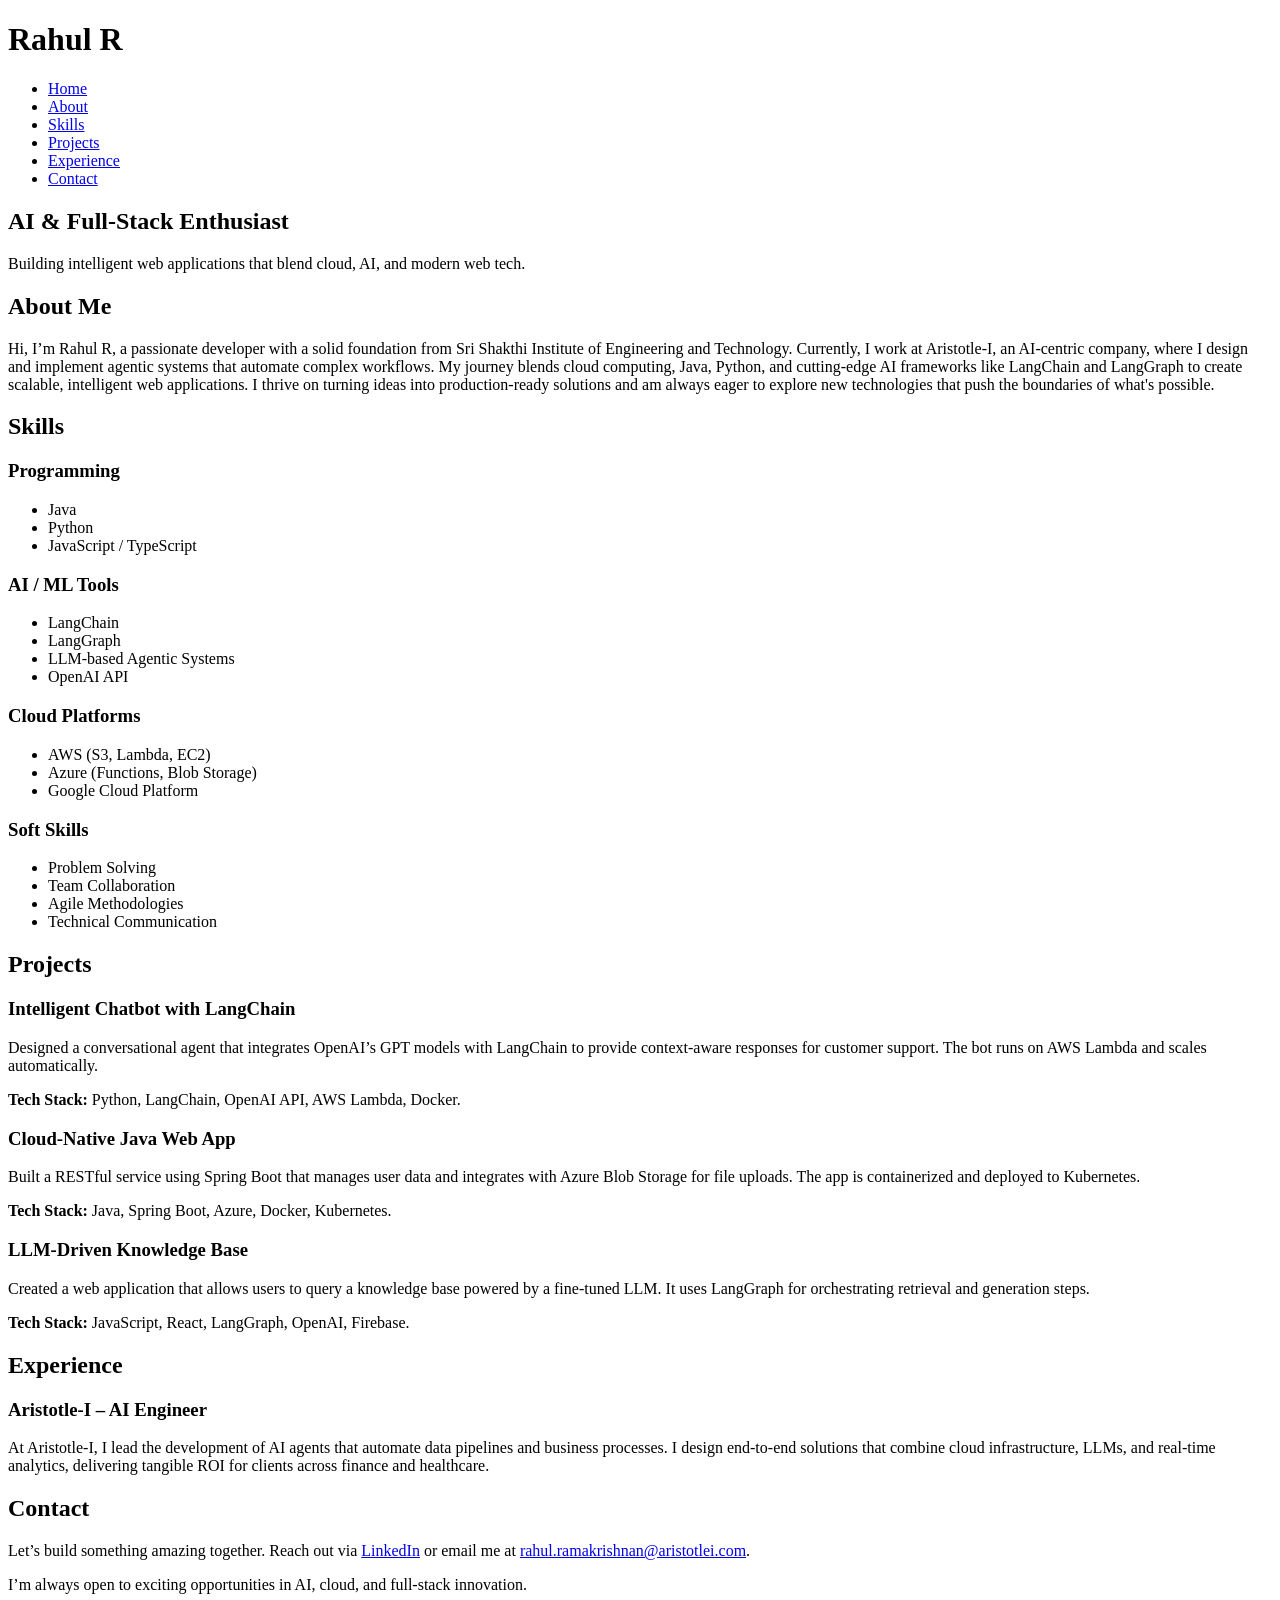
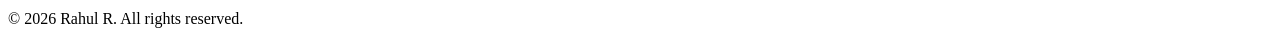
==== frontend/index.html @ 79d01f34 "Add frontend/index.html" ====
<!DOCTYPE html>
<html lang="en">
<head>
  <meta charset="UTF-8">
  <meta name="viewport" content="width=device-width, initial-scale=1.0">
  <title>Rahul R – AI & Full‑Stack Enthusiast</title>
  <link rel="stylesheet" href="style.css">
  <script defer src="script.js"></script>
</head>
<body>
  <!-- Navigation -->
  <header class="header" id="header">
    <div class="container">
      <h1 class="logo">Rahul R</h1>
      <nav class="nav">
        <ul>
          <li><a href="#hero" class="nav-link active">Home</a></li>
          <li><a href="#about" class="nav-link">About</a></li>
          <li><a href="#skills" class="nav-link">Skills</a></li>
          <li><a href="#projects" class="nav-link">Projects</a></li>
          <li><a href="#experience" class="nav-link">Experience</a></li>
          <li><a href="#contact" class="nav-link">Contact</a></li>
        </ul>
      </nav>
    </div>
  </header>

  <!-- Hero Section -->
  <section id="hero" class="hero">
    <div class="container">
      <h2 class="hero-title">AI & Full‑Stack Enthusiast</h2>
      <p class="hero-subtitle">Building intelligent web applications that blend cloud, AI, and modern web tech.</p>
    </div>
  </section>

  <!-- About Me -->
  <section id="about" class="about section">
    <div class="container">
      <h2>About Me</h2>
      <p>Hi, I’m Rahul R, a passionate developer with a solid foundation from Sri Shakthi Institute of Engineering and Technology. Currently, I work at Aristotle‑I, an AI‑centric company, where I design and implement agentic systems that automate complex workflows. My journey blends cloud computing, Java, Python, and cutting‑edge AI frameworks like LangChain and LangGraph to create scalable, intelligent web applications. I thrive on turning ideas into production‑ready solutions and am always eager to explore new technologies that push the boundaries of what's possible.</p>
    </div>
  </section>

  <!-- Skills -->
  <section id="skills" class="skills section">
    <div class="container">
      <h2>Skills</h2>
      <div class="skills-grid">
        <div class="skill-category">
          <h3>Programming</h3>
          <ul>
            <li>Java</li>
            <li>Python</li>
            <li>JavaScript / TypeScript</li>
          </ul>
        </div>
        <div class="skill-category">
          <h3>AI / ML Tools</h3>
          <ul>
            <li>LangChain</li>
            <li>LangGraph</li>
            <li>LLM‑based Agentic Systems</li>
            <li>OpenAI API</li>
          </ul>
        </div>
        <div class="skill-category">
          <h3>Cloud Platforms</h3>
          <ul>
            <li>AWS (S3, Lambda, EC2)</li>
            <li>Azure (Functions, Blob Storage)</li>
            <li>Google Cloud Platform</li>
          </ul>
        </div>
        <div class="skill-category">
          <h3>Soft Skills</h3>
          <ul>
            <li>Problem Solving</li>
            <li>Team Collaboration</li>
            <li>Agile Methodologies</li>
            <li>Technical Communication</li>
          </ul>
        </div>
      </div>
    </div>
  </section>

  <!-- Projects -->
  <section id="projects" class="projects section">
    <div class="container">
      <h2>Projects</h2>
      <div class="project-cards">
        <article class="card">
          <h3>Intelligent Chatbot with LangChain</h3>
          <p>Designed a conversational agent that integrates OpenAI’s GPT models with LangChain to provide context‑aware responses for customer support. The bot runs on AWS Lambda and scales automatically.</p>
          <p><strong>Tech Stack:</strong> Python, LangChain, OpenAI API, AWS Lambda, Docker.</p>
        </article>
        <article class="card">
          <h3>Cloud‑Native Java Web App</h3>
          <p>Built a RESTful service using Spring Boot that manages user data and integrates with Azure Blob Storage for file uploads. The app is containerized and deployed to Kubernetes.</p>
          <p><strong>Tech Stack:</strong> Java, Spring Boot, Azure, Docker, Kubernetes.</p>
        </article>
        <article class="card">
          <h3>LLM‑Driven Knowledge Base</h3>
          <p>Created a web application that allows users to query a knowledge base powered by a fine‑tuned LLM. It uses LangGraph for orchestrating retrieval and generation steps.</p>
          <p><strong>Tech Stack:</strong> JavaScript, React, LangGraph, OpenAI, Firebase.</p>
        </article>
      </div>
    </div>
  </section>

  <!-- Experience -->
  <section id="experience" class="experience section">
    <div class="container">
      <h2>Experience</h2>
      <h3>Aristotle‑I – AI Engineer</h3>
      <p>At Aristotle‑I, I lead the development of AI agents that automate data pipelines and business processes. I design end‑to‑end solutions that combine cloud infrastructure, LLMs, and real‑time analytics, delivering tangible ROI for clients across finance and healthcare.</p>
    </div>
  </section>

  <!-- Contact -->
  <section id="contact" class="contact section">
    <div class="container">
      <h2>Contact</h2>
      <p>Let’s build something amazing together. Reach out via <a href="https://linkedin.com/in/rahul-r-a35365277" target="_blank">LinkedIn</a> or email me at <a href="mailto:rahul.ramakrishnan@aristotlei.com">rahul.ramakrishnan@aristotlei.com</a>.</p>
      <p>I’m always open to exciting opportunities in AI, cloud, and full‑stack innovation.</p>
    </div>
  </section>

  <!-- Footer -->
  <footer class="footer">
    <div class="container">
      <p>&copy; 2026 Rahul R. All rights reserved.</p>
    </div>
  </footer>
</body>
</html>
---- frontend/style.css ----
:root {\n  --bg: #f5f5f5;\n  --display-bg: #222;\n  --display-color: #fff;\n  --btn-bg: #e0e0e0;\n  --btn-hover-bg: #d5d5d5;\n  --btn-color: #000;\n  --operator-bg: #ff9500;\n  --operator-color: #fff;\n  --function-bg: #d4d4d2;\n  --function-color: #000;\n  --equals-bg: #34c759;\n  --equals-color: #fff;\n  --border-radius: 8px;\n  --transition: 0.2s ease;\n}\n\n* {\n  box-sizing: border-box;\n  margin: 0;\n  padding: 0;\n}\n\nbody {\n  background: var(--bg);\n  display: flex;\n  justify-content: center;\n  align-items: center;\n  height: 100vh;\n  font-family: Arial, Helvetica, sans-serif;\n}\n\n.calculator {\n  background: #fff;\n  padding: 20px;\n  border-radius: var(--border-radius);\n  box-shadow: 0 4px 10px rgba(0,0,0,0.1);\n  width: 320px;\n}\n\n.display {\n  background: var(--display-bg);\n  color: var(--display-color);\n  font-size: 2.5rem;\n  text-align: right;\n  padding: 10px 15px;\n  border-radius: var(--border-radius);\n  margin-bottom: 15px;\n  min-height: 60px;\n  word-wrap: break-word;\n}\n\n.buttons {\n  display: grid;\n  grid-template-columns: repeat(4, 1fr);\n  gap: 10px;\n}\n\n.btn {\n  padding: 20px;\n  font-size: 1.2rem;\n  border: none;\n  border-radius: var(--border-radius);\n  cursor: pointer;\n  transition: background var(--transition);\n}\n\n.btn:hover {\n  background: var(--btn-hover-bg);\n}\n\n.btn.digit,\n.btn.decimal {\n  background: var(--btn-bg);\n  color: var(--btn-color);\n}\n\n.btn.operator {\n  background: var(--operator-bg);\n  color: var(--operator-color);\n}\n\n.btn.function {\n  background: var(--function-bg);\n  color: var(--function-color);\n}\n\n.btn.equals {\n  background: var(--equals-bg);\n  color: var(--equals-color);\n  grid-row: span 2;\n}\n\n@media (max-width: 400px) {\n  .calculator {\n    width: 90%;\n  }\n  .display {\n    font-size: 2rem;\n  }\n  .btn {\n    padding: 15px;\n    font-size: 1rem;\n  }\n}\n
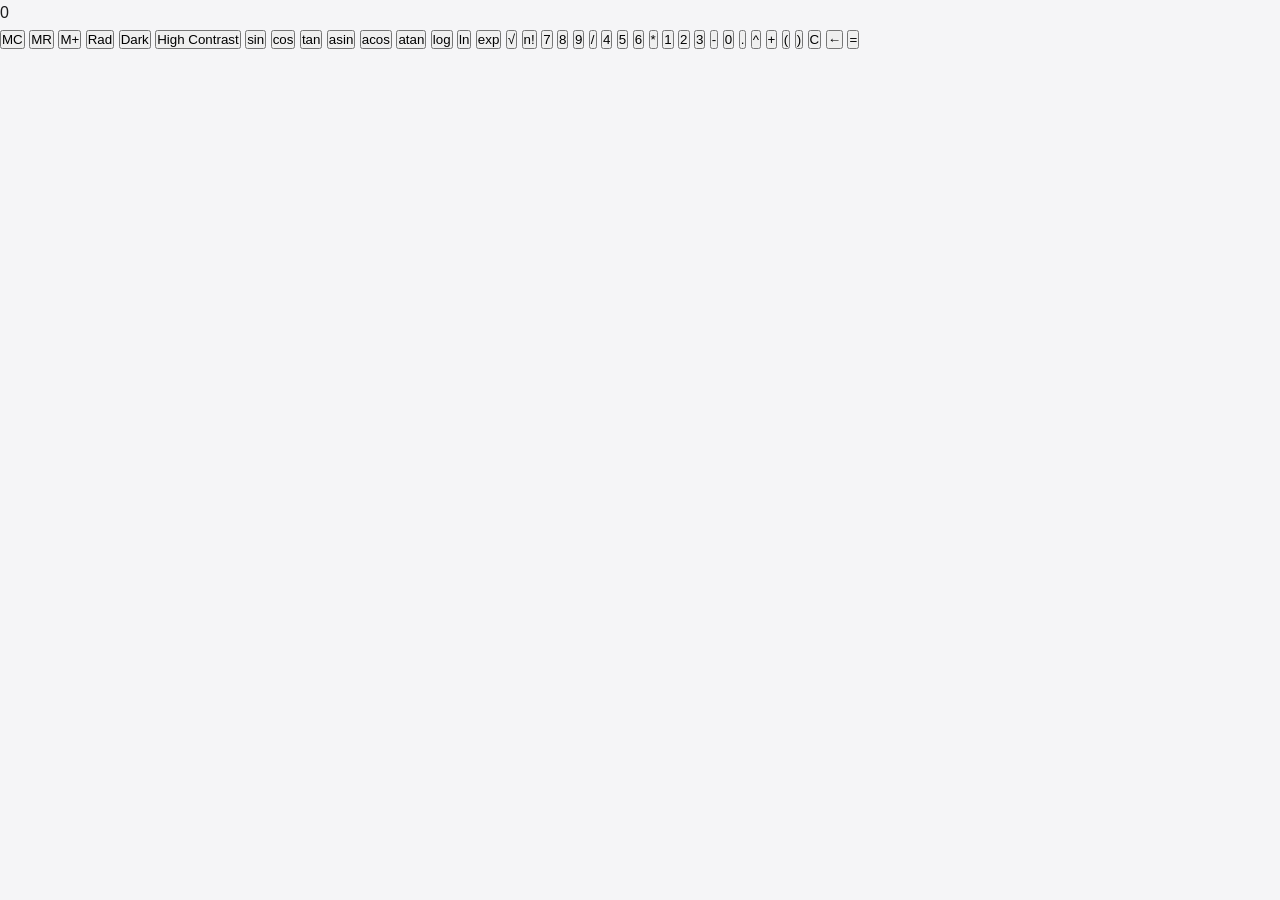
==== commit 82122f90: "Add frontend/index.html" ====
--- a/frontend/index.html
+++ b/frontend/index.html
@@ -3,134 +3,58 @@
 <head>
   <meta charset="UTF-8">
   <meta name="viewport" content="width=device-width, initial-scale=1.0">
-  <title>Rahul R – AI & Full‑Stack Enthusiast</title>
+  <title>Scientific Calculator v2</title>
   <link rel="stylesheet" href="style.css">
-  <script defer src="script.js"></script>
 </head>
 <body>
-  <!-- Navigation -->
-  <header class="header" id="header">
-    <div class="container">
-      <h1 class="logo">Rahul R</h1>
-      <nav class="nav">
-        <ul>
-          <li><a href="#hero" class="nav-link active">Home</a></li>
-          <li><a href="#about" class="nav-link">About</a></li>
-          <li><a href="#skills" class="nav-link">Skills</a></li>
-          <li><a href="#projects" class="nav-link">Projects</a></li>
-          <li><a href="#experience" class="nav-link">Experience</a></li>
-          <li><a href="#contact" class="nav-link">Contact</a></li>
-        </ul>
-      </nav>
+  <div class="calculator" role="application" aria-label="Scientific calculator">
+    <div id="display" class="display" aria-live="polite" role="textbox" aria-readonly="true">0</div>
+    <div id="error-banner" class="error-banner" role="alert" aria-live="assertive" hidden></div>
+    <div class="keypad">
+      <!-- Row 1: Memory & Angle & Theme -->
+      <button class="btn" data-action="mc" aria-label="Memory Clear">MC</button>
+      <button class="btn" data-action="mr" aria-label="Memory Recall">MR</button>
+      <button class="btn" data-action="m+" aria-label="Memory Add">M+</button>
+      <button class="btn" data-action="angle" aria-label="Toggle Angle Mode" id="angle-toggle">Rad</button>
+      <button class="btn" data-action="theme" aria-label="Toggle Theme" id="theme-toggle">Dark</button>
+      <button class="btn" data-action="contrast" aria-label="Toggle High Contrast" id="contrast-toggle">High Contrast</button>
+      <!-- Row 2: Functions -->
+      <button class="btn" data-action="sin" aria-label="Sine">sin</button>
+      <button class="btn" data-action="cos" aria-label="Cosine">cos</button>
+      <button class="btn" data-action="tan" aria-label="Tangent">tan</button>
+      <button class="btn" data-action="asin" aria-label="Arc Sine">asin</button>
+      <button class="btn" data-action="acos" aria-label="Arc Cosine">acos</button>
+      <button class="btn" data-action="atan" aria-label="Arc Tangent">atan</button>
+      <button class="btn" data-action="log" aria-label="Logarithm base 10">log</button>
+      <button class="btn" data-action="ln" aria-label="Natural Logarithm">ln</button>
+      <button class="btn" data-action="exp" aria-label="Exponential">exp</button>
+      <button class="btn" data-action="sqrt" aria-label="Square Root">√</button>
+      <button class="btn" data-action="factorial" aria-label="Factorial">n!</button>
+      <!-- Row 3: Numbers & Operators -->
+      <button class="btn" data-action="7" aria-label="Seven">7</button>
+      <button class="btn" data-action="8" aria-label="Eight">8</button>
+      <button class="btn" data-action="9" aria-label="Nine">9</button>
+      <button class="btn" data-action="/" aria-label="Divide">/</button>
+      <button class="btn" data-action="4" aria-label="Four">4</button>
+      <button class="btn" data-action="5" aria-label="Five">5</button>
+      <button class="btn" data-action="6" aria-label="Six">6</button>
+      <button class="btn" data-action="*" aria-label="Multiply">*</button>
+      <button class="btn" data-action="1" aria-label="One">1</button>
+      <button class="btn" data-action="2" aria-label="Two">2</button>
+      <button class="btn" data-action="3" aria-label="Three">3</button>
+      <button class="btn" data-action="-" aria-label="Subtract">-</button>
+      <button class="btn" data-action="0" aria-label="Zero">0</button>
+      <button class="btn" data-action="." aria-label="Decimal Point">.</button>
+      <button class="btn" data-action="^" aria-label="Exponent">^</button>
+      <button class="btn" data-action="+" aria-label="Add">+</button>
+      <!-- Row 4: Parentheses & Equals -->
+      <button class="btn" data-action="(" aria-label="Open Parenthesis">(</button>
+      <button class="btn" data-action=")" aria-label="Close Parenthesis">)</button>
+      <button class="btn" data-action="clear" aria-label="Clear Entry">C</button>
+      <button class="btn" data-action="del" aria-label="Delete">←</button>
+      <button class="btn" data-action="equals" aria-label="Equals">=</button>
     </div>
-  </header>
-
-  <!-- Hero Section -->
-  <section id="hero" class="hero">
-    <div class="container">
-      <h2 class="hero-title">AI & Full‑Stack Enthusiast</h2>
-      <p class="hero-subtitle">Building intelligent web applications that blend cloud, AI, and modern web tech.</p>
-    </div>
-  </section>
-
-  <!-- About Me -->
-  <section id="about" class="about section">
-    <div class="container">
-      <h2>About Me</h2>
-      <p>Hi, I’m Rahul R, a passionate developer with a solid foundation from Sri Shakthi Institute of Engineering and Technology. Currently, I work at Aristotle‑I, an AI‑centric company, where I design and implement agentic systems that automate complex workflows. My journey blends cloud computing, Java, Python, and cutting‑edge AI frameworks like LangChain and LangGraph to create scalable, intelligent web applications. I thrive on turning ideas into production‑ready solutions and am always eager to explore new technologies that push the boundaries of what's possible.</p>
-    </div>
-  </section>
-
-  <!-- Skills -->
-  <section id="skills" class="skills section">
-    <div class="container">
-      <h2>Skills</h2>
-      <div class="skills-grid">
-        <div class="skill-category">
-          <h3>Programming</h3>
-          <ul>
-            <li>Java</li>
-            <li>Python</li>
-            <li>JavaScript / TypeScript</li>
-          </ul>
-        </div>
-        <div class="skill-category">
-          <h3>AI / ML Tools</h3>
-          <ul>
-            <li>LangChain</li>
-            <li>LangGraph</li>
-            <li>LLM‑based Agentic Systems</li>
-            <li>OpenAI API</li>
-          </ul>
-        </div>
-        <div class="skill-category">
-          <h3>Cloud Platforms</h3>
-          <ul>
-            <li>AWS (S3, Lambda, EC2)</li>
-            <li>Azure (Functions, Blob Storage)</li>
-            <li>Google Cloud Platform</li>
-          </ul>
-        </div>
-        <div class="skill-category">
-          <h3>Soft Skills</h3>
-          <ul>
-            <li>Problem Solving</li>
-            <li>Team Collaboration</li>
-            <li>Agile Methodologies</li>
-            <li>Technical Communication</li>
-          </ul>
-        </div>
-      </div>
-    </div>
-  </section>
-
-  <!-- Projects -->
-  <section id="projects" class="projects section">
-    <div class="container">
-      <h2>Projects</h2>
-      <div class="project-cards">
-        <article class="card">
-          <h3>Intelligent Chatbot with LangChain</h3>
-          <p>Designed a conversational agent that integrates OpenAI’s GPT models with LangChain to provide context‑aware responses for customer support. The bot runs on AWS Lambda and scales automatically.</p>
-          <p><strong>Tech Stack:</strong> Python, LangChain, OpenAI API, AWS Lambda, Docker.</p>
-        </article>
-        <article class="card">
-          <h3>Cloud‑Native Java Web App</h3>
-          <p>Built a RESTful service using Spring Boot that manages user data and integrates with Azure Blob Storage for file uploads. The app is containerized and deployed to Kubernetes.</p>
-          <p><strong>Tech Stack:</strong> Java, Spring Boot, Azure, Docker, Kubernetes.</p>
-        </article>
-        <article class="card">
-          <h3>LLM‑Driven Knowledge Base</h3>
-          <p>Created a web application that allows users to query a knowledge base powered by a fine‑tuned LLM. It uses LangGraph for orchestrating retrieval and generation steps.</p>
-          <p><strong>Tech Stack:</strong> JavaScript, React, LangGraph, OpenAI, Firebase.</p>
-        </article>
-      </div>
-    </div>
-  </section>
-
-  <!-- Experience -->
-  <section id="experience" class="experience section">
-    <div class="container">
-      <h2>Experience</h2>
-      <h3>Aristotle‑I – AI Engineer</h3>
-      <p>At Aristotle‑I, I lead the development of AI agents that automate data pipelines and business processes. I design end‑to‑end solutions that combine cloud infrastructure, LLMs, and real‑time analytics, delivering tangible ROI for clients across finance and healthcare.</p>
-    </div>
-  </section>
-
-  <!-- Contact -->
-  <section id="contact" class="contact section">
-    <div class="container">
-      <h2>Contact</h2>
-      <p>Let’s build something amazing together. Reach out via <a href="https://linkedin.com/in/rahul-r-a35365277" target="_blank">LinkedIn</a> or email me at <a href="mailto:rahul.ramakrishnan@aristotlei.com">rahul.ramakrishnan@aristotlei.com</a>.</p>
-      <p>I’m always open to exciting opportunities in AI, cloud, and full‑stack innovation.</p>
-    </div>
-  </section>
-
-  <!-- Footer -->
-  <footer class="footer">
-    <div class="container">
-      <p>&copy; 2026 Rahul R. All rights reserved.</p>
-    </div>
-  </footer>
+  </div>
+  <script src="script.js"></script>
 </body>
 </html>
--- a/frontend/style.css
+++ b/frontend/style.css
@@ -1 +1,157 @@
-:root {\n  --bg: #f5f5f5;\n  --display-bg: #222;\n  --display-color: #fff;\n  --btn-bg: #e0e0e0;\n  --btn-hover-bg: #d5d5d5;\n  --btn-color: #000;\n  --operator-bg: #ff9500;\n  --operator-color: #fff;\n  --function-bg: #d4d4d2;\n  --function-color: #000;\n  --equals-bg: #34c759;\n  --equals-color: #fff;\n  --border-radius: 8px;\n  --transition: 0.2s ease;\n}\n\n* {\n  box-sizing: border-box;\n  margin: 0;\n  padding: 0;\n}\n\nbody {\n  background: var(--bg);\n  display: flex;\n  justify-content: center;\n  align-items: center;\n  height: 100vh;\n  font-family: Arial, Helvetica, sans-serif;\n}\n\n.calculator {\n  background: #fff;\n  padding: 20px;\n  border-radius: var(--border-radius);\n  box-shadow: 0 4px 10px rgba(0,0,0,0.1);\n  width: 320px;\n}\n\n.display {\n  background: var(--display-bg);\n  color: var(--display-color);\n  font-size: 2.5rem;\n  text-align: right;\n  padding: 10px 15px;\n  border-radius: var(--border-radius);\n  margin-bottom: 15px;\n  min-height: 60px;\n  word-wrap: break-word;\n}\n\n.buttons {\n  display: grid;\n  grid-template-columns: repeat(4, 1fr);\n  gap: 10px;\n}\n\n.btn {\n  padding: 20px;\n  font-size: 1.2rem;\n  border: none;\n  border-radius: var(--border-radius);\n  cursor: pointer;\n  transition: background var(--transition);\n}\n\n.btn:hover {\n  background: var(--btn-hover-bg);\n}\n\n.btn.digit,\n.btn.decimal {\n  background: var(--btn-bg);\n  color: var(--btn-color);\n}\n\n.btn.operator {\n  background: var(--operator-bg);\n  color: var(--operator-color);\n}\n\n.btn.function {\n  background: var(--function-bg);\n  color: var(--function-color);\n}\n\n.btn.equals {\n  background: var(--equals-bg);\n  color: var(--equals-color);\n  grid-row: span 2;\n}\n\n@media (max-width: 400px) {\n  .calculator {\n    width: 90%;\n  }\n  .display {\n    font-size: 2rem;\n  }\n  .btn {\n    padding: 15px;\n    font-size: 1rem;\n  }\n}\n+/* CSS Variables */
+:root {
+  --primary: #0a84ff;
+  --secondary: #1c1c1e;
+  --background: #f5f5f7;
+  --text: #1c1c1e;
+  --accent: #ff3b30;
+  --font-sans: 'Segoe UI', Tahoma, Geneva, Verdana, sans-serif;
+}
+
+/* Global Styles */
+* {
+  margin: 0;
+  padding: 0;
+  box-sizing: border-box;
+}
+body {
+  font-family: var(--font-sans);
+  background: var(--background);
+  color: var(--text);
+  line-height: 1.6;
+}
+.container {
+  max-width: 1200px;
+  margin: 0 auto;
+  padding: 0 1rem;
+}
+
+/* Header */
+.header {
+  background: var(--secondary);
+  color: #fff;
+  padding: 1rem 0;
+  position: sticky;
+  top: 0;
+  z-index: 1000;
+}
+.logo {
+  font-size: 1.5rem;
+  font-weight: 600;
+}
+.nav ul {
+  list-style: none;
+  display: flex;
+  gap: 1rem;
+}
+.nav a {
+  color: #fff;
+  text-decoration: none;
+  padding: 0.5rem 1rem;
+  border-radius: 4px;
+  transition: background 0.3s;
+}
+.nav a:hover,
+.nav a.active {
+  background: var(--primary);
+}
+
+/* Sections */
+section {
+  padding: 4rem 0;
+}
+.section h2 {
+  text-align: center;
+  margin-bottom: 2rem;
+  font-size: 2rem;
+}
+
+/* Hero */
+.hero {
+  background: linear-gradient(135deg, var(--primary), var(--accent));
+  color: #fff;
+  text-align: center;
+  padding: 6rem 1rem;
+}
+.hero-title {
+  font-size: 3rem;
+  margin-bottom: 1rem;
+}
+.hero-subtitle {
+  font-size: 1.25rem;
+}
+
+/* About */
+.about p {
+  max-width: 800px;
+  margin: 0 auto;
+  text-align: center;
+}
+
+/* Skills */
+.skills-grid {
+  display: grid;
+  grid-template-columns: repeat(auto-fit, minmax(200px, 1fr));
+  gap: 2rem;
+}
+.skill-category h3 {
+  margin-bottom: 0.5rem;
+  color: var(--primary);
+}
+.skill-category ul {
+  list-style: disc inside;
+}
+
+/* Projects */
+.project-cards {
+  display: grid;
+  grid-template-columns: repeat(auto-fit, minmax(280px, 1fr));
+  gap: 2rem;
+}
+.card {
+  background: #fff;
+  border-radius: 8px;
+  padding: 1.5rem;
+  box-shadow: 0 2px 8px rgba(0,0,0,0.1);
+}
+.card h3 {
+  margin-bottom: 0.75rem;
+  color: var(--primary);
+}
+.card p {
+  margin-bottom: 0.5rem;
+}
+
+/* Experience */
+.experience h3 {
+  margin-bottom: 1rem;
+  color: var(--primary);
+}
+
+/* Contact */
+.contact a {
+  color: var(--primary);
+  text-decoration: none;
+}
+.contact a:hover {
+  text-decoration: underline;
+}
+
+/* Footer */
+.footer {
+  background: var(--secondary);
+  color: #fff;
+  text-align: center;
+  padding: 1rem 0;
+}
+
+/* Responsive */
+@media (max-width: 768px) {
+  .nav ul {
+    flex-direction: column;
+    align-items: center;
+  }
+  .nav a {
+    padding: 0.75rem;
+  }
+}
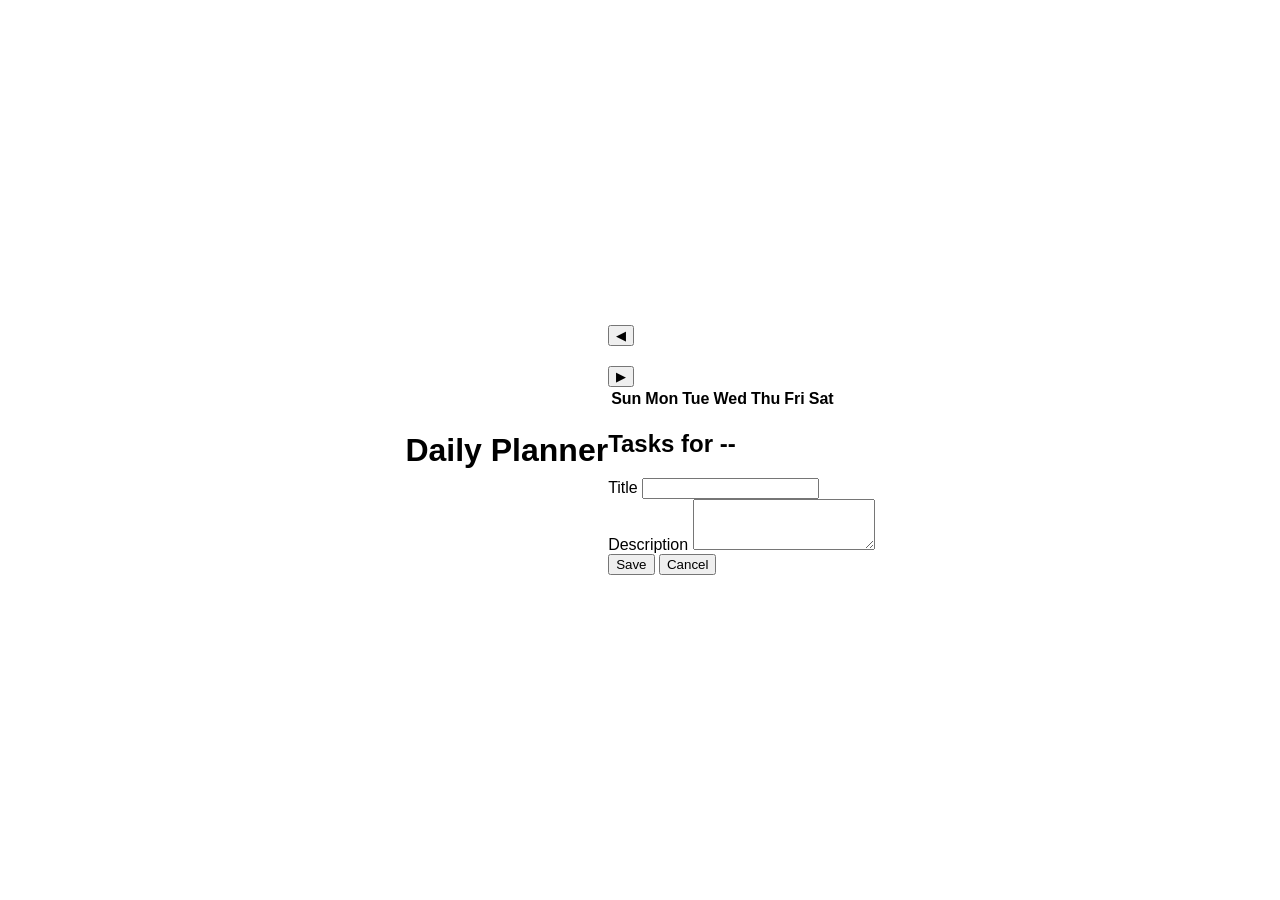
==== commit 9d3bd26c: "Add frontend/index.html" ====
--- a/frontend/index.html
+++ b/frontend/index.html
@@ -3,58 +3,60 @@
 <head>
   <meta charset="UTF-8">
   <meta name="viewport" content="width=device-width, initial-scale=1.0">
-  <title>Scientific Calculator v2</title>
+  <meta http-equiv="Content-Security-Policy" content="default-src 'self'; script-src 'self'; style-src 'self'; img-src 'self'; font-src 'self';">
+  <title>Daily Planner</title>
   <link rel="stylesheet" href="style.css">
 </head>
 <body>
-  <div class="calculator" role="application" aria-label="Scientific calculator">
-    <div id="display" class="display" aria-live="polite" role="textbox" aria-readonly="true">0</div>
-    <div id="error-banner" class="error-banner" role="alert" aria-live="assertive" hidden></div>
-    <div class="keypad">
-      <!-- Row 1: Memory & Angle & Theme -->
-      <button class="btn" data-action="mc" aria-label="Memory Clear">MC</button>
-      <button class="btn" data-action="mr" aria-label="Memory Recall">MR</button>
-      <button class="btn" data-action="m+" aria-label="Memory Add">M+</button>
-      <button class="btn" data-action="angle" aria-label="Toggle Angle Mode" id="angle-toggle">Rad</button>
-      <button class="btn" data-action="theme" aria-label="Toggle Theme" id="theme-toggle">Dark</button>
-      <button class="btn" data-action="contrast" aria-label="Toggle High Contrast" id="contrast-toggle">High Contrast</button>
-      <!-- Row 2: Functions -->
-      <button class="btn" data-action="sin" aria-label="Sine">sin</button>
-      <button class="btn" data-action="cos" aria-label="Cosine">cos</button>
-      <button class="btn" data-action="tan" aria-label="Tangent">tan</button>
-      <button class="btn" data-action="asin" aria-label="Arc Sine">asin</button>
-      <button class="btn" data-action="acos" aria-label="Arc Cosine">acos</button>
-      <button class="btn" data-action="atan" aria-label="Arc Tangent">atan</button>
-      <button class="btn" data-action="log" aria-label="Logarithm base 10">log</button>
-      <button class="btn" data-action="ln" aria-label="Natural Logarithm">ln</button>
-      <button class="btn" data-action="exp" aria-label="Exponential">exp</button>
-      <button class="btn" data-action="sqrt" aria-label="Square Root">√</button>
-      <button class="btn" data-action="factorial" aria-label="Factorial">n!</button>
-      <!-- Row 3: Numbers & Operators -->
-      <button class="btn" data-action="7" aria-label="Seven">7</button>
-      <button class="btn" data-action="8" aria-label="Eight">8</button>
-      <button class="btn" data-action="9" aria-label="Nine">9</button>
-      <button class="btn" data-action="/" aria-label="Divide">/</button>
-      <button class="btn" data-action="4" aria-label="Four">4</button>
-      <button class="btn" data-action="5" aria-label="Five">5</button>
-      <button class="btn" data-action="6" aria-label="Six">6</button>
-      <button class="btn" data-action="*" aria-label="Multiply">*</button>
-      <button class="btn" data-action="1" aria-label="One">1</button>
-      <button class="btn" data-action="2" aria-label="Two">2</button>
-      <button class="btn" data-action="3" aria-label="Three">3</button>
-      <button class="btn" data-action="-" aria-label="Subtract">-</button>
-      <button class="btn" data-action="0" aria-label="Zero">0</button>
-      <button class="btn" data-action="." aria-label="Decimal Point">.</button>
-      <button class="btn" data-action="^" aria-label="Exponent">^</button>
-      <button class="btn" data-action="+" aria-label="Add">+</button>
-      <!-- Row 4: Parentheses & Equals -->
-      <button class="btn" data-action="(" aria-label="Open Parenthesis">(</button>
-      <button class="btn" data-action=")" aria-label="Close Parenthesis">)</button>
-      <button class="btn" data-action="clear" aria-label="Clear Entry">C</button>
-      <button class="btn" data-action="del" aria-label="Delete">←</button>
-      <button class="btn" data-action="equals" aria-label="Equals">=</button>
-    </div>
-  </div>
-  <script src="script.js"></script>
+  <header>
+    <h1>Daily Planner</h1>
+  </header>
+
+  <main>
+    <section id="calendar-section">
+      <div class="calendar-header">
+        <button id="prev-month" aria-label="Previous month">&#9664;</button>
+        <h2 id="month-year"></h2>
+        <button id="next-month" aria-label="Next month">&#9654;</button>
+      </div>
+      <table id="calendar" class="calendar-table">
+        <thead>
+          <tr>
+            <th>Sun</th>
+            <th>Mon</th>
+            <th>Tue</th>
+            <th>Wed</th>
+            <th>Thu</th>
+            <th>Fri</th>
+            <th>Sat</th>
+          </tr>
+        </thead>
+        <tbody></tbody>
+      </table>
+    </section>
+
+    <section id="tasks-section">
+      <h2 id="tasks-date">Tasks for <span id="selected-date">--</span></h2>
+      <ul id="tasks-list"></ul>
+      <form id="task-form">
+        <input type="hidden" id="task-id" value="">
+        <input type="hidden" id="task-date" value="">
+        <div class="form-group">
+          <label for="task-title">Title</label>
+          <input type="text" id="task-title" required>
+        </div>
+        <div class="form-group">
+          <label for="task-desc">Description</label>
+          <textarea id="task-desc" rows="3"></textarea>
+        </div>
+        <div class="form-actions">
+          <button type="submit" id="save-task">Save</button>
+          <button type="button" id="cancel-edit" style="display:none;">Cancel</button>
+        </div>
+      </form>
+    </section>
+  </main>
+
+  <script src="script.js" defer></script>
 </body>
 </html>
--- a/frontend/style.css
+++ b/frontend/style.css
@@ -1,157 +1,109 @@
-/* CSS Variables */
+/* Root variables for light theme */
 :root {
-  --primary: #0a84ff;
-  --secondary: #1c1c1e;
-  --background: #f5f5f7;
-  --text: #1c1c1e;
-  --accent: #ff3b30;
-  --font-sans: 'Segoe UI', Tahoma, Geneva, Verdana, sans-serif;
+  --bg-color: #ffffff;
+  --text-color: #000000;
+  --btn-bg: #f0f0f0;
+  --btn-hover-bg: #e0e0e0;
+  --btn-text: #000000;
+  --display-bg: #e6e6e6;
+  --error-bg: #ffdddd;
+  --error-text: #a00;
+  --accent: #0066cc;
 }
 
-/* Global Styles */
-* {
-  margin: 0;
-  padding: 0;
-  box-sizing: border-box;
-}
-body {
-  font-family: var(--font-sans);
-  background: var(--background);
-  color: var(--text);
-  line-height: 1.6;
-}
-.container {
-  max-width: 1200px;
-  margin: 0 auto;
-  padding: 0 1rem;
+/* Dark theme overrides */
+.dark-theme {
+  --bg-color: #1e1e1e;
+  --text-color: #f0f0f0;
+  --btn-bg: #333333;
+  --btn-hover-bg: #444444;
+  --btn-text: #f0f0f0;
+  --display-bg: #2e2e2e;
+  --error-bg: #550000;
+  --error-text: #ffdddd;
+  --accent: #00aaff;
 }
 
-/* Header */
-.header {
-  background: var(--secondary);
-  color: #fff;
-  padding: 1rem 0;
-  position: sticky;
-  top: 0;
-  z-index: 1000;
-}
-.logo {
-  font-size: 1.5rem;
-  font-weight: 600;
-}
-.nav ul {
-  list-style: none;
-  display: flex;
-  gap: 1rem;
-}
-.nav a {
-  color: #fff;
-  text-decoration: none;
-  padding: 0.5rem 1rem;
-  border-radius: 4px;
-  transition: background 0.3s;
-}
-.nav a:hover,
-.nav a.active {
-  background: var(--primary);
+/* High contrast mode */
+.high-contrast {
+  --btn-bg: #000000;
+  --btn-hover-bg: #444444;
+  --btn-text: #ffff00;
+  --display-bg: #000000;
+  --error-bg: #ff0000;
+  --error-text: #ffffff;
+  --accent: #ff00ff;
 }
 
-/* Sections */
-section {
-  padding: 4rem 0;
-}
-.section h2 {
-  text-align: center;
-  margin-bottom: 2rem;
-  font-size: 2rem;
+body {
+  margin: 0;
+  font-family: Arial, Helvetica, sans-serif;
+  background-color: var(--bg-color);
+  color: var(--text-color);
+  display: flex;
+  justify-content: center;
+  align-items: center;
+  height: 100vh;
 }
 
-/* Hero */
-.hero {
-  background: linear-gradient(135deg, var(--primary), var(--accent));
-  color: #fff;
-  text-align: center;
-  padding: 6rem 1rem;
-}
-.hero-title {
-  font-size: 3rem;
-  margin-bottom: 1rem;
-}
-.hero-subtitle {
-  font-size: 1.25rem;
+.calculator {
+  width: 100%;
+  max-width: 400px;
+  border: 2px solid var(--accent);
+  border-radius: 10px;
+  overflow: hidden;
+  box-shadow: 0 4px 10px rgba(0,0,0,0.2);
 }
 
-/* About */
-.about p {
-  max-width: 800px;
-  margin: 0 auto;
-  text-align: center;
+.display {
+  background-color: var(--display-bg);
+  padding: 20px;
+  font-size: 2rem;
+  text-align: right;
+  min-height: 60px;
+  word-wrap: break-word;
 }
 
-/* Skills */
-.skills-grid {
-  display: grid;
-  grid-template-columns: repeat(auto-fit, minmax(200px, 1fr));
-  gap: 2rem;
-}
-.skill-category h3 {
-  margin-bottom: 0.5rem;
-  color: var(--primary);
-}
-.skill-category ul {
-  list-style: disc inside;
+.error-banner {
+  background-color: var(--error-bg);
+  color: var(--error-text);
+  padding: 10px;
+  text-align: center;
+  font-weight: bold;
 }
 
-/* Projects */
-.project-cards {
+.keypad {
   display: grid;
-  grid-template-columns: repeat(auto-fit, minmax(280px, 1fr));
-  gap: 2rem;
-}
-.card {
-  background: #fff;
-  border-radius: 8px;
-  padding: 1.5rem;
-  box-shadow: 0 2px 8px rgba(0,0,0,0.1);
-}
-.card h3 {
-  margin-bottom: 0.75rem;
-  color: var(--primary);
-}
-.card p {
-  margin-bottom: 0.5rem;
+  grid-template-columns: repeat(6, 1fr);
+  gap: 1px;
 }
 
-/* Experience */
-.experience h3 {
-  margin-bottom: 1rem;
-  color: var(--primary);
+.btn {
+  padding: 15px;
+  font-size: 1rem;
+  background-color: var(--btn-bg);
+  color: var(--btn-text);
+  border: none;
+  cursor: pointer;
+  outline: none;
 }
 
-/* Contact */
-.contact a {
-  color: var(--primary);
-  text-decoration: none;
-}
-.contact a:hover {
-  text-decoration: underline;
+.btn:hover {
+  background-color: var(--btn-hover-bg);
 }
 
-/* Footer */
-.footer {
-  background: var(--secondary);
-  color: #fff;
-  text-align: center;
-  padding: 1rem 0;
+.btn:focus {
+  outline: 3px solid var(--accent);
 }
 
-/* Responsive */
-@media (max-width: 768px) {
-  .nav ul {
-    flex-direction: column;
-    align-items: center;
+/* Responsive adjustments */
+@media (max-width: 500px) {
+  .btn {
+    padding: 12px;
+    font-size: 0.9rem;
   }
-  .nav a {
-    padding: 0.75rem;
+  .display {
+    font-size: 1.5rem;
+    padding: 15px;
   }
 }
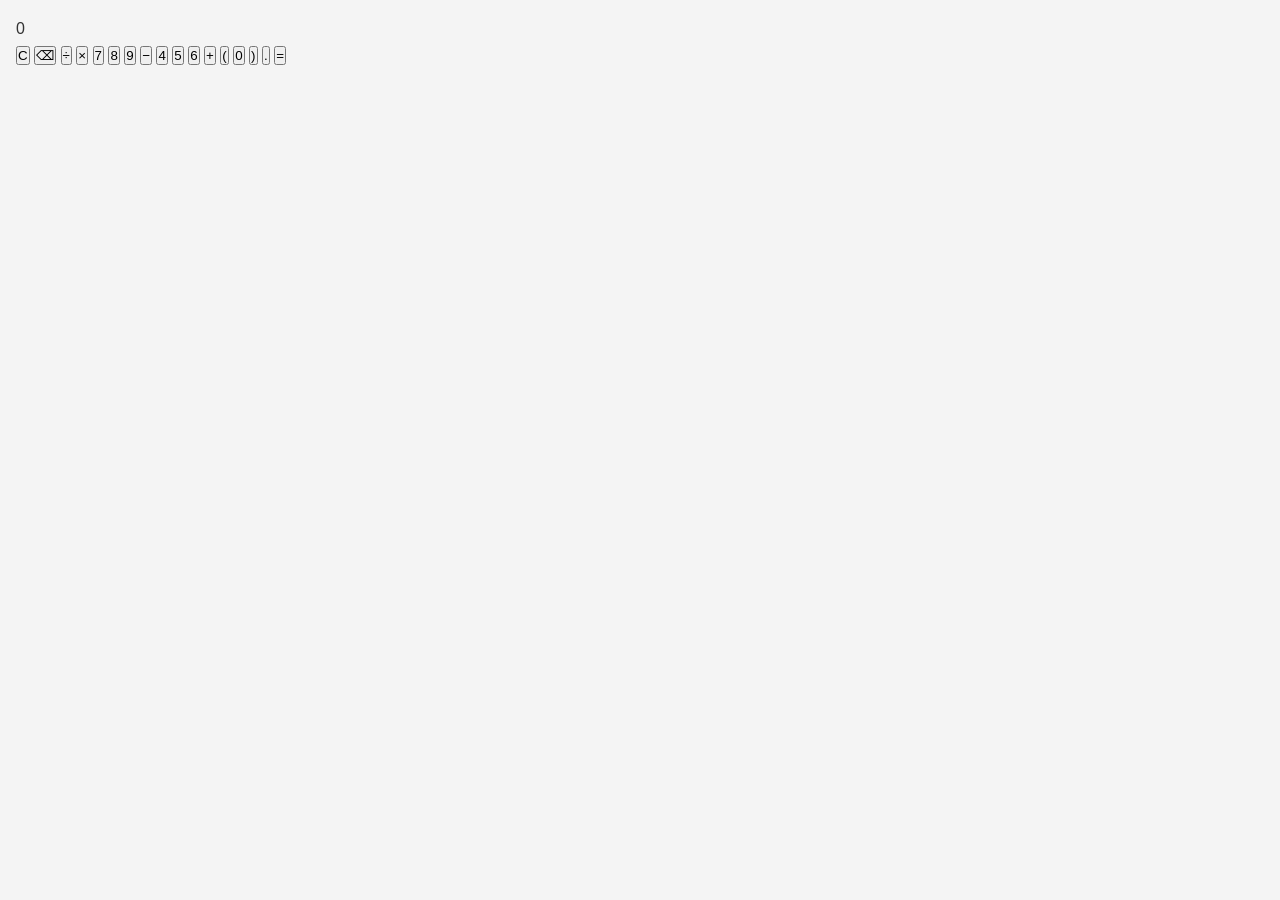
==== commit 12b97c72: "Add frontend/index.html" ====
--- a/frontend/index.html
+++ b/frontend/index.html
@@ -1,62 +1,40 @@
 <!DOCTYPE html>
 <html lang="en">
 <head>
-  <meta charset="UTF-8">
-  <meta name="viewport" content="width=device-width, initial-scale=1.0">
-  <meta http-equiv="Content-Security-Policy" content="default-src 'self'; script-src 'self'; style-src 'self'; img-src 'self'; font-src 'self';">
-  <title>Daily Planner</title>
-  <link rel="stylesheet" href="style.css">
+  <meta charset="UTF-8" />
+  <meta http-equiv="X-UA-Compatible" content="IE=edge" />
+  <meta name="viewport" content="width=device-width, initial-scale=1.0" />
+  <title>Calculator</title>
+  <link rel="stylesheet" href="style.css" />
 </head>
 <body>
-  <header>
-    <h1>Daily Planner</h1>
-  </header>
-
-  <main>
-    <section id="calendar-section">
-      <div class="calendar-header">
-        <button id="prev-month" aria-label="Previous month">&#9664;</button>
-        <h2 id="month-year"></h2>
-        <button id="next-month" aria-label="Next month">&#9654;</button>
-      </div>
-      <table id="calendar" class="calendar-table">
-        <thead>
-          <tr>
-            <th>Sun</th>
-            <th>Mon</th>
-            <th>Tue</th>
-            <th>Wed</th>
-            <th>Thu</th>
-            <th>Fri</th>
-            <th>Sat</th>
-          </tr>
-        </thead>
-        <tbody></tbody>
-      </table>
-    </section>
-
-    <section id="tasks-section">
-      <h2 id="tasks-date">Tasks for <span id="selected-date">--</span></h2>
-      <ul id="tasks-list"></ul>
-      <form id="task-form">
-        <input type="hidden" id="task-id" value="">
-        <input type="hidden" id="task-date" value="">
-        <div class="form-group">
-          <label for="task-title">Title</label>
-          <input type="text" id="task-title" required>
-        </div>
-        <div class="form-group">
-          <label for="task-desc">Description</label>
-          <textarea id="task-desc" rows="3"></textarea>
-        </div>
-        <div class="form-actions">
-          <button type="submit" id="save-task">Save</button>
-          <button type="button" id="cancel-edit" style="display:none;">Cancel</button>
-        </div>
-      </form>
-    </section>
-  </main>
-
-  <script src="script.js" defer></script>
+  <div class="calculator">
+    <div id="display" class="display" aria-live="polite" aria-atomic="true">0</div>
+    <div class="buttons">
+      <!-- Row 1 -->
+      <button class="btn" data-action="clear" aria-label="Clear">C</button>
+      <button class="btn" data-action="delete" aria-label="Delete">⌫</button>
+      <button class="btn" data-action="operator" data-value="/" aria-label="Divide">÷</button>
+      <button class="btn" data-action="operator" data-value="*" aria-label="Multiply">×</button>
+      <!-- Row 2 -->
+      <button class="btn" data-value="7">7</button>
+      <button class="btn" data-value="8">8</button>
+      <button class="btn" data-value="9">9</button>
+      <button class="btn" data-action="operator" data-value="-" aria-label="Subtract">−</button>
+      <!-- Row 3 -->
+      <button class="btn" data-value="4">4</button>
+      <button class="btn" data-value="5">5</button>
+      <button class="btn" data-value="6">6</button>
+      <button class="btn" data-action="operator" data-value="+" aria-label="Add">+</button>
+      <!-- Row 4 -->
+      <button class="btn" data-action="parenthesis" data-value="(" aria-label="Open parenthesis">(</button>
+      <button class="btn" data-value="0">0</button>
+      <button class="btn" data-action="parenthesis" data-value=")" aria-label="Close parenthesis">)</button>
+      <button class="btn" data-action="decimal" data-value="." aria-label="Decimal point">.</button>
+      <!-- Row 5 -->
+      <button class="btn equal" data-action="equals" aria-label="Equals">=</button>
+    </div>
+  </div>
+  <script src="script.js"></script>
 </body>
 </html>
--- a/frontend/style.css
+++ b/frontend/style.css
@@ -1,109 +1,125 @@
-/* Root variables for light theme */
-:root {
-  --bg-color: #ffffff;
-  --text-color: #000000;
-  --btn-bg: #f0f0f0;
-  --btn-hover-bg: #e0e0e0;
-  --btn-text: #000000;
-  --display-bg: #e6e6e6;
-  --error-bg: #ffdddd;
-  --error-text: #a00;
-  --accent: #0066cc;
-}
-
-/* Dark theme overrides */
-.dark-theme {
-  --bg-color: #1e1e1e;
-  --text-color: #f0f0f0;
-  --btn-bg: #333333;
-  --btn-hover-bg: #444444;
-  --btn-text: #f0f0f0;
-  --display-bg: #2e2e2e;
-  --error-bg: #550000;
-  --error-text: #ffdddd;
-  --accent: #00aaff;
-}
-
-/* High contrast mode */
-.high-contrast {
-  --btn-bg: #000000;
-  --btn-hover-bg: #444444;
-  --btn-text: #ffff00;
-  --display-bg: #000000;
-  --error-bg: #ff0000;
-  --error-text: #ffffff;
-  --accent: #ff00ff;
+/* Basic Reset */
+* {
+  box-sizing: border-box;
+  margin: 0;
+  padding: 0;
 }
 
 body {
-  margin: 0;
-  font-family: Arial, Helvetica, sans-serif;
-  background-color: var(--bg-color);
-  color: var(--text-color);
-  display: flex;
-  justify-content: center;
-  align-items: center;
-  height: 100vh;
+  font-family: Arial, sans-serif;
+  line-height: 1.6;
+  background: #f4f4f4;
+  color: #333;
+  padding: 1rem;
 }
 
-.calculator {
-  width: 100%;
-  max-width: 400px;
-  border: 2px solid var(--accent);
-  border-radius: 10px;
-  overflow: hidden;
-  box-shadow: 0 4px 10px rgba(0,0,0,0.2);
+header {
+  text-align: center;
+  margin-bottom: 1rem;
 }
 
-.display {
-  background-color: var(--display-bg);
-  padding: 20px;
-  font-size: 2rem;
-  text-align: right;
-  min-height: 60px;
-  word-wrap: break-word;
+main {
+  display: flex;
+  flex-wrap: wrap;
+  gap: 1rem;
 }
 
-.error-banner {
-  background-color: var(--error-bg);
-  color: var(--error-text);
-  padding: 10px;
-  text-align: center;
-  font-weight: bold;
+#calendar-section, #tasks-section {
+  background: #fff;
+  padding: 1rem;
+  border-radius: 5px;
+  flex: 1 1 300px;
 }
 
-.keypad {
-  display: grid;
-  grid-template-columns: repeat(6, 1fr);
-  gap: 1px;
+.calendar-header {
+  display: flex;
+  justify-content: space-between;
+  align-items: center;
+  margin-bottom: 0.5rem;
 }
 
-.btn {
-  padding: 15px;
-  font-size: 1rem;
-  background-color: var(--btn-bg);
-  color: var(--btn-text);
+.calendar-header button {
+  background: none;
+  border: none;
+  font-size: 1.2rem;
+  cursor: pointer;
+}
+
+.calendar-table {
+  width: 100%;
+  border-collapse: collapse;
+}
+
+.calendar-table th, .calendar-table td {
+  width: 14.28%;
+  text-align: center;
+  padding: 0.5rem;
+}
+
+.calendar-table td {
+  cursor: pointer;
+}
+
+.calendar-table td:hover {
+  background: #e0e0e0;
+}
+
+.calendar-table .selected {
+  background: #007bff;
+  color: #fff;
+  border-radius: 50%;
+}
+
+#tasks-list {
+  list-style: none;
+  margin-top: 1rem;
+}
+
+#tasks-list li {
+  display: flex;
+  justify-content: space-between;
+  align-items: center;
+  padding: 0.5rem;
+  border-bottom: 1px solid #ddd;
+}
+
+#tasks-list li.completed .task-title {
+  text-decoration: line-through;
+  color: #777;
+}
+
+.task-actions button {
+  margin-left: 0.5rem;
+  background: none;
   border: none;
   cursor: pointer;
-  outline: none;
+  color: #007bff;
 }
 
-.btn:hover {
-  background-color: var(--btn-hover-bg);
+.form-group {
+  margin-bottom: 0.5rem;
 }
 
-.btn:focus {
-  outline: 3px solid var(--accent);
+.form-group label {
+  display: block;
+  margin-bottom: 0.2rem;
 }
 
-/* Responsive adjustments */
-@media (max-width: 500px) {
-  .btn {
-    padding: 12px;
-    font-size: 0.9rem;
-  }
-  .display {
-    font-size: 1.5rem;
-    padding: 15px;
+.form-group input, .form-group textarea {
+  width: 100%;
+  padding: 0.4rem;
+  border: 1px solid #ccc;
+  border-radius: 3px;
+}
+
+.form-actions {
+  margin-top: 0.5rem;
+  display: flex;
+  gap: 0.5rem;
+}
+
+@media (max-width: 600px) {
+  main {
+    flex-direction: column;
   }
 }
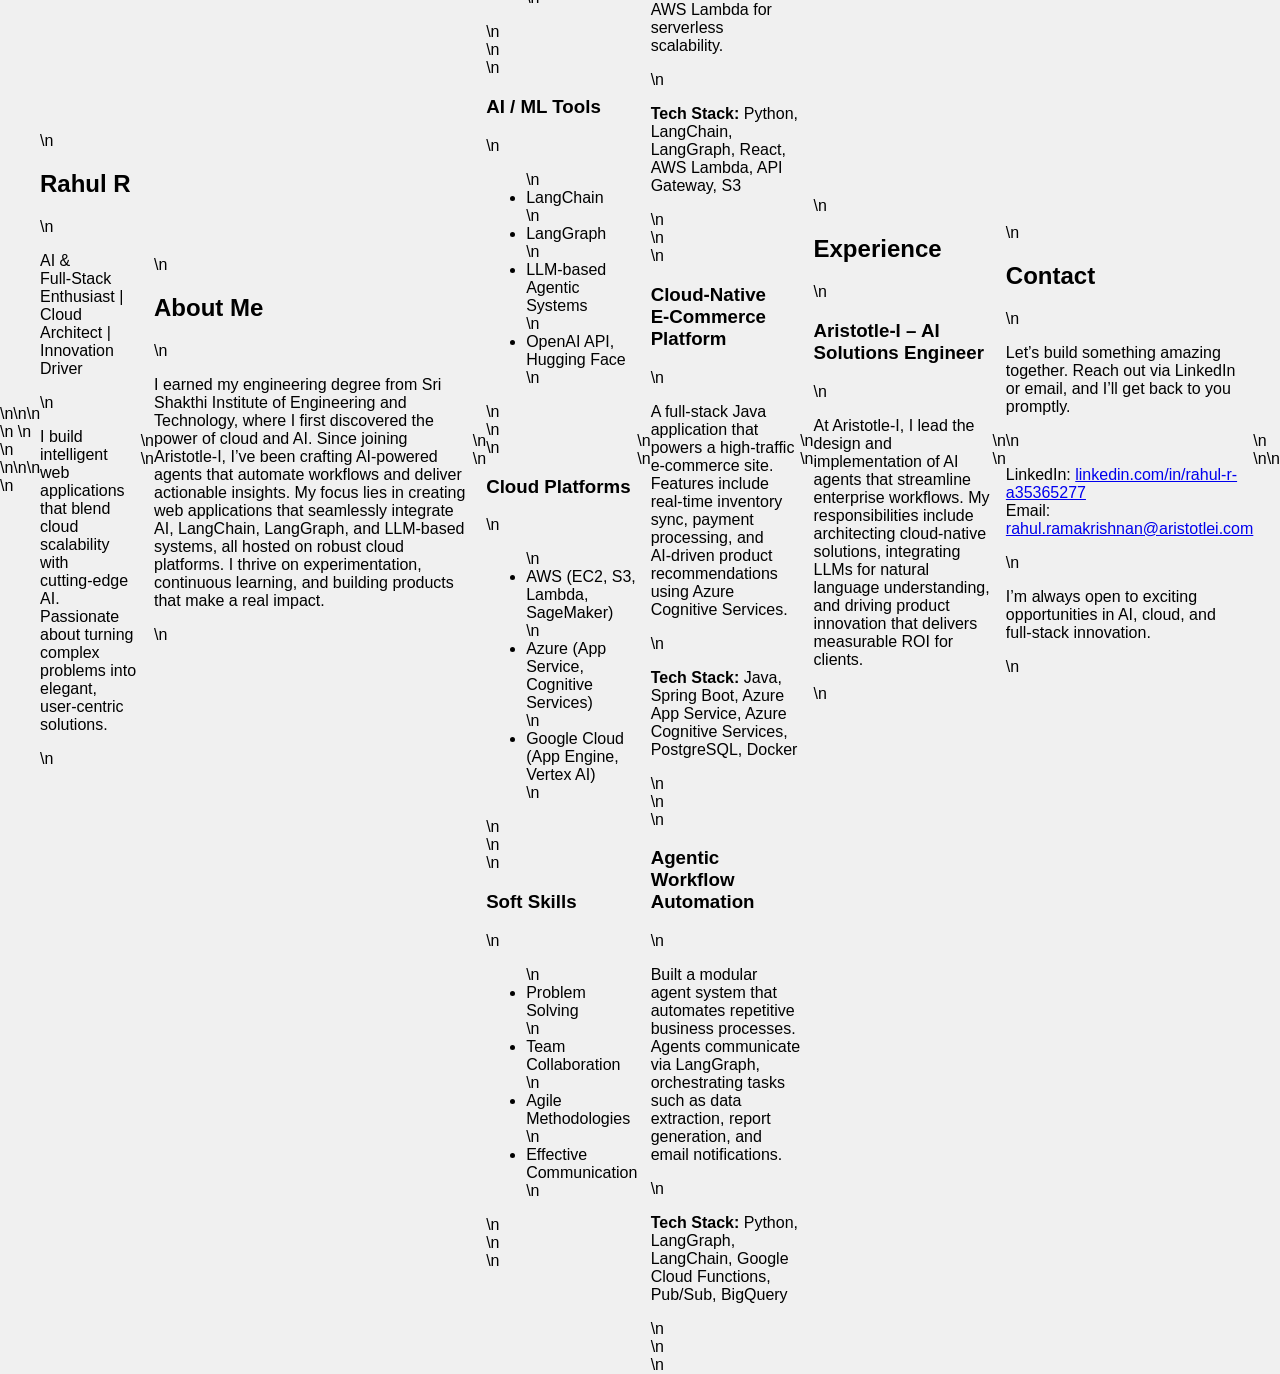
==== commit 61efff03: "Add frontend/index.html" ====
--- a/frontend/index.html
+++ b/frontend/index.html
@@ -1,40 +1 @@
-<!DOCTYPE html>
-<html lang="en">
-<head>
-  <meta charset="UTF-8" />
-  <meta http-equiv="X-UA-Compatible" content="IE=edge" />
-  <meta name="viewport" content="width=device-width, initial-scale=1.0" />
-  <title>Calculator</title>
-  <link rel="stylesheet" href="style.css" />
-</head>
-<body>
-  <div class="calculator">
-    <div id="display" class="display" aria-live="polite" aria-atomic="true">0</div>
-    <div class="buttons">
-      <!-- Row 1 -->
-      <button class="btn" data-action="clear" aria-label="Clear">C</button>
-      <button class="btn" data-action="delete" aria-label="Delete">⌫</button>
-      <button class="btn" data-action="operator" data-value="/" aria-label="Divide">÷</button>
-      <button class="btn" data-action="operator" data-value="*" aria-label="Multiply">×</button>
-      <!-- Row 2 -->
-      <button class="btn" data-value="7">7</button>
-      <button class="btn" data-value="8">8</button>
-      <button class="btn" data-value="9">9</button>
-      <button class="btn" data-action="operator" data-value="-" aria-label="Subtract">−</button>
-      <!-- Row 3 -->
-      <button class="btn" data-value="4">4</button>
-      <button class="btn" data-value="5">5</button>
-      <button class="btn" data-value="6">6</button>
-      <button class="btn" data-action="operator" data-value="+" aria-label="Add">+</button>
-      <!-- Row 4 -->
-      <button class="btn" data-action="parenthesis" data-value="(" aria-label="Open parenthesis">(</button>
-      <button class="btn" data-value="0">0</button>
-      <button class="btn" data-action="parenthesis" data-value=")" aria-label="Close parenthesis">)</button>
-      <button class="btn" data-action="decimal" data-value="." aria-label="Decimal point">.</button>
-      <!-- Row 5 -->
-      <button class="btn equal" data-action="equals" aria-label="Equals">=</button>
-    </div>
-  </div>
-  <script src="script.js"></script>
-</body>
-</html>+<!DOCTYPE html>\n<html lang="en">\n<head>\n  <meta charset="UTF-8">\n  <meta name="viewport" content="width=device-width, initial-scale=1.0">\n  <title>Rahul R - Portfolio</title>\n  <link rel="stylesheet" href="style.css">\n</head>\n<body>\n  <!-- Hero Section -->\n  <section id="hero" class="section">\n    <h1>Rahul R</h1>\n    <p class="tagline">AI & Full‑Stack Enthusiast | Cloud Architect | Innovation Driver</p>\n    <p class="summary">I build intelligent web applications that blend cloud scalability with cutting‑edge AI. Passionate about turning complex problems into elegant, user‑centric solutions.</p>\n  </section>\n  <!-- About Me -->\n  <section id="about" class="section">\n    <h2>About Me</h2>\n    <p>I earned my engineering degree from Sri Shakthi Institute of Engineering and Technology, where I first discovered the power of cloud and AI. Since joining Aristotle‑I, I’ve been crafting AI‑powered agents that automate workflows and deliver actionable insights. My focus lies in creating web applications that seamlessly integrate AI, LangChain, LangGraph, and LLM‑based systems, all hosted on robust cloud platforms. I thrive on experimentation, continuous learning, and building products that make a real impact.</p>\n  </section>\n  <!-- Skills -->\n  <section id="skills" class="section">\n    <h2>Skills</h2>\n    <div class="skills-grid">\n      <div class="skill-category">\n        <h3>Programming</h3>\n        <ul>\n          <li>Java</li>\n          <li>Python</li>\n          <li>JavaScript / TypeScript</li>\n        </ul>\n      </div>\n      <div class="skill-category">\n        <h3>AI / ML Tools</h3>\n        <ul>\n          <li>LangChain</li>\n          <li>LangGraph</li>\n          <li>LLM‑based Agentic Systems</li>\n          <li>OpenAI API, Hugging Face</li>\n        </ul>\n      </div>\n      <div class="skill-category">\n        <h3>Cloud Platforms</h3>\n        <ul>\n          <li>AWS (EC2, S3, Lambda, SageMaker)</li>\n          <li>Azure (App Service, Cognitive Services)</li>\n          <li>Google Cloud (App Engine, Vertex AI)</li>\n        </ul>\n      </div>\n      <div class="skill-category">\n        <h3>Soft Skills</h3>\n        <ul>\n          <li>Problem Solving</li>\n          <li>Team Collaboration</li>\n          <li>Agile Methodologies</li>\n          <li>Effective Communication</li>\n        </ul>\n      </div>\n    </div>\n  </section>\n  <!-- Projects -->\n  <section id="projects" class="section">\n    <h2>Projects</h2>\n    <div class="project-list">\n      <article class="project">\n        <h3>SmartChat – AI Chatbot with LangChain</h3>\n        <p>A web‑based chatbot that uses LangChain to retrieve context from a knowledge base and generate natural language responses. Integrated with OpenAI GPT‑4 for advanced reasoning and deployed on AWS Lambda for serverless scalability.</p>\n        <p><strong>Tech Stack:</strong> Python, LangChain, LangGraph, React, AWS Lambda, API Gateway, S3</p>\n      </article>\n      <article class="project">\n        <h3>Cloud‑Native E‑Commerce Platform</h3>\n        <p>A full‑stack Java application that powers a high‑traffic e‑commerce site. Features include real‑time inventory sync, payment processing, and AI‑driven product recommendations using Azure Cognitive Services.</p>\n        <p><strong>Tech Stack:</strong> Java, Spring Boot, Azure App Service, Azure Cognitive Services, PostgreSQL, Docker</p>\n      </article>\n      <article class="project">\n        <h3>Agentic Workflow Automation</h3>\n        <p>Built a modular agent system that automates repetitive business processes. Agents communicate via LangGraph, orchestrating tasks such as data extraction, report generation, and email notifications.</p>\n        <p><strong>Tech Stack:</strong> Python, LangGraph, LangChain, Google Cloud Functions, Pub/Sub, BigQuery</p>\n      </article>\n    </div>\n  </section>\n  <!-- Experience -->\n  <section id="experience" class="section">\n    <h2>Experience</h2>\n    <h3>Aristotle‑I – AI Solutions Engineer</h3>\n    <p>At Aristotle‑I, I lead the design and implementation of AI agents that streamline enterprise workflows. My responsibilities include architecting cloud‑native solutions, integrating LLMs for natural language understanding, and driving product innovation that delivers measurable ROI for clients.</p>\n  </section>\n  <!-- Contact -->\n  <section id="contact" class="section">\n    <h2>Contact</h2>\n    <p>Let’s build something amazing together. Reach out via LinkedIn or email, and I’ll get back to you promptly.</p>\n    <p>LinkedIn: <a href="https://linkedin.com/in/rahul-r-a35365277" target="_blank">linkedin.com/in/rahul-r-a35365277</a><br> Email: <a href="mailto:rahul.ramakrishnan@aristotlei.com">rahul.ramakrishnan@aristotlei.com</a></p>\n    <p class="closing">I’m always open to exciting opportunities in AI, cloud, and full‑stack innovation.</p>\n  </section>\n  <script src="script.js"></script>\n</body>\n</html>
--- a/frontend/style.css
+++ b/frontend/style.css
@@ -1,125 +1,92 @@
-/* Basic Reset */
-* {
-  box-sizing: border-box;
-  margin: 0;
-  padding: 0;
+/* Calculator Styles */
+:root {
+  --bg: #f0f0f0;
+  --display-bg: #222;
+  --display-text: #fff;
+  --btn-bg: #e0e0e0;
+  --btn-hover: #d0d0d0;
+  --btn-text: #000;
+  --btn-equal-bg: #ff9500;
+  --btn-equal-hover: #e08e00;
+  --btn-equal-text: #fff;
+  --border-radius: 8px;
+  --font-family: 'Segoe UI', Tahoma, Geneva, Verdana, sans-serif;
 }
 
 body {
-  font-family: Arial, sans-serif;
-  line-height: 1.6;
-  background: #f4f4f4;
-  color: #333;
-  padding: 1rem;
+  margin: 0;
+  padding: 0;
+  background: var(--bg);
+  display: flex;
+  justify-content: center;
+  align-items: center;
+  height: 100vh;
+  font-family: var(--font-family);
 }
 
-header {
-  text-align: center;
-  margin-bottom: 1rem;
+.calculator {
+  background: #fff;
+  padding: 20px;
+  border-radius: var(--border-radius);
+  box-shadow: 0 4px 10px rgba(0, 0, 0, 0.1);
+  width: 320px;
+  max-width: 90%;
 }
 
-main {
-  display: flex;
-  flex-wrap: wrap;
-  gap: 1rem;
+.display {
+  background: var(--display-bg);
+  color: var(--display-text);
+  font-size: 2rem;
+  padding: 10px;
+  border-radius: var(--border-radius);
+  text-align: right;
+  min-height: 60px;
+  overflow-x: auto;
 }
 
-#calendar-section, #tasks-section {
-  background: #fff;
-  padding: 1rem;
-  border-radius: 5px;
-  flex: 1 1 300px;
+.buttons {
+  display: grid;
+  grid-template-columns: repeat(4, 1fr);
+  gap: 10px;
+  margin-top: 20px;
 }
 
-.calendar-header {
-  display: flex;
-  justify-content: space-between;
-  align-items: center;
-  margin-bottom: 0.5rem;
+.btn {
+  background: var(--btn-bg);
+  color: var(--btn-text);
+  border: none;
+  border-radius: var(--border-radius);
+  font-size: 1.2rem;
+  padding: 15px;
+  cursor: pointer;
+  transition: background 0.2s ease;
+  user-select: none;
 }
 
-.calendar-header button {
-  background: none;
-  border: none;
-  font-size: 1.2rem;
-  cursor: pointer;
+.btn:active {
+  transform: scale(0.95);
 }
 
-.calendar-table {
-  width: 100%;
-  border-collapse: collapse;
+.btn:hover {
+  background: var(--btn-hover);
 }
 
-.calendar-table th, .calendar-table td {
-  width: 14.28%;
-  text-align: center;
-  padding: 0.5rem;
+.equal {
+  background: var(--btn-equal-bg);
+  color: var(--btn-equal-text);
+  grid-column: span 4;
+}
+.equal:hover {
+  background: var(--btn-equal-hover);
 }
 
-.calendar-table td {
-  cursor: pointer;
-}
-
-.calendar-table td:hover {
-  background: #e0e0e0;
-}
-
-.calendar-table .selected {
-  background: #007bff;
-  color: #fff;
-  border-radius: 50%;
-}
-
-#tasks-list {
-  list-style: none;
-  margin-top: 1rem;
-}
-
-#tasks-list li {
-  display: flex;
-  justify-content: space-between;
-  align-items: center;
-  padding: 0.5rem;
-  border-bottom: 1px solid #ddd;
-}
-
-#tasks-list li.completed .task-title {
-  text-decoration: line-through;
-  color: #777;
-}
-
-.task-actions button {
-  margin-left: 0.5rem;
-  background: none;
-  border: none;
-  cursor: pointer;
-  color: #007bff;
-}
-
-.form-group {
-  margin-bottom: 0.5rem;
-}
-
-.form-group label {
-  display: block;
-  margin-bottom: 0.2rem;
-}
-
-.form-group input, .form-group textarea {
-  width: 100%;
-  padding: 0.4rem;
-  border: 1px solid #ccc;
-  border-radius: 3px;
-}
-
-.form-actions {
-  margin-top: 0.5rem;
-  display: flex;
-  gap: 0.5rem;
-}
-
-@media (max-width: 600px) {
-  main {
-    flex-direction: column;
+/* Responsive */
+@media (max-width: 400px) {
+  .btn {
+    padding: 12px;
+    font-size: 1rem;
+  }
+  .display {
+    font-size: 1.5rem;
   }
 }
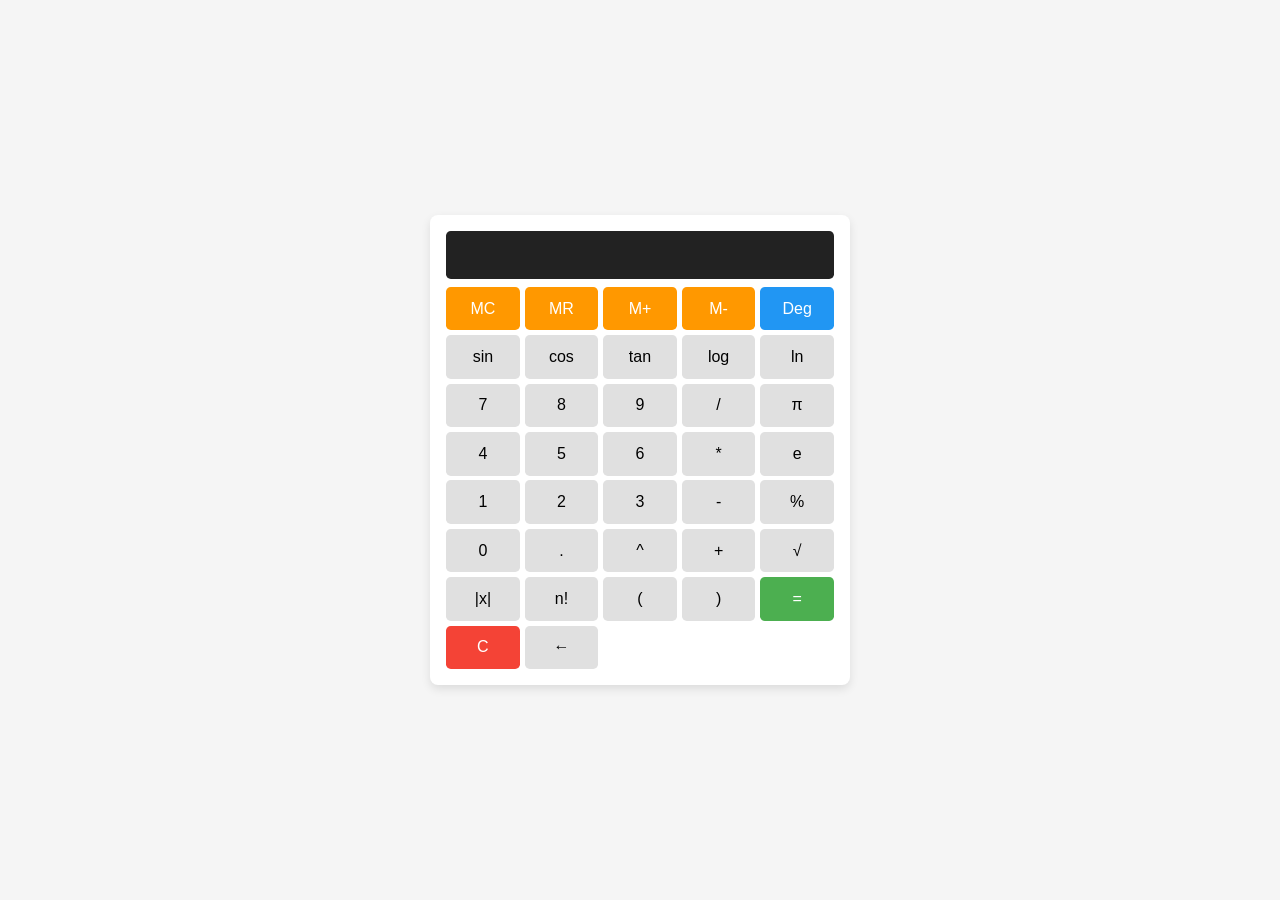
==== commit ca75d0af: "Merge 33d7ebe0b3ce2a6a3c2a5395a9b702d626bf29c5 into fc669b7570d45a996ec7b62e3d640274e3afde38" ====
--- a/frontend/index.html
+++ b/frontend/index.html
@@ -1 +1,61 @@
-<!DOCTYPE html>\n<html lang="en">\n<head>\n  <meta charset="UTF-8">\n  <meta name="viewport" content="width=device-width, initial-scale=1.0">\n  <title>Rahul R - Portfolio</title>\n  <link rel="stylesheet" href="style.css">\n</head>\n<body>\n  <!-- Hero Section -->\n  <section id="hero" class="section">\n    <h1>Rahul R</h1>\n    <p class="tagline">AI & Full‑Stack Enthusiast | Cloud Architect | Innovation Driver</p>\n    <p class="summary">I build intelligent web applications that blend cloud scalability with cutting‑edge AI. Passionate about turning complex problems into elegant, user‑centric solutions.</p>\n  </section>\n  <!-- About Me -->\n  <section id="about" class="section">\n    <h2>About Me</h2>\n    <p>I earned my engineering degree from Sri Shakthi Institute of Engineering and Technology, where I first discovered the power of cloud and AI. Since joining Aristotle‑I, I’ve been crafting AI‑powered agents that automate workflows and deliver actionable insights. My focus lies in creating web applications that seamlessly integrate AI, LangChain, LangGraph, and LLM‑based systems, all hosted on robust cloud platforms. I thrive on experimentation, continuous learning, and building products that make a real impact.</p>\n  </section>\n  <!-- Skills -->\n  <section id="skills" class="section">\n    <h2>Skills</h2>\n    <div class="skills-grid">\n      <div class="skill-category">\n        <h3>Programming</h3>\n        <ul>\n          <li>Java</li>\n          <li>Python</li>\n          <li>JavaScript / TypeScript</li>\n        </ul>\n      </div>\n      <div class="skill-category">\n        <h3>AI / ML Tools</h3>\n        <ul>\n          <li>LangChain</li>\n          <li>LangGraph</li>\n          <li>LLM‑based Agentic Systems</li>\n          <li>OpenAI API, Hugging Face</li>\n        </ul>\n      </div>\n      <div class="skill-category">\n        <h3>Cloud Platforms</h3>\n        <ul>\n          <li>AWS (EC2, S3, Lambda, SageMaker)</li>\n          <li>Azure (App Service, Cognitive Services)</li>\n          <li>Google Cloud (App Engine, Vertex AI)</li>\n        </ul>\n      </div>\n      <div class="skill-category">\n        <h3>Soft Skills</h3>\n        <ul>\n          <li>Problem Solving</li>\n          <li>Team Collaboration</li>\n          <li>Agile Methodologies</li>\n          <li>Effective Communication</li>\n        </ul>\n      </div>\n    </div>\n  </section>\n  <!-- Projects -->\n  <section id="projects" class="section">\n    <h2>Projects</h2>\n    <div class="project-list">\n      <article class="project">\n        <h3>SmartChat – AI Chatbot with LangChain</h3>\n        <p>A web‑based chatbot that uses LangChain to retrieve context from a knowledge base and generate natural language responses. Integrated with OpenAI GPT‑4 for advanced reasoning and deployed on AWS Lambda for serverless scalability.</p>\n        <p><strong>Tech Stack:</strong> Python, LangChain, LangGraph, React, AWS Lambda, API Gateway, S3</p>\n      </article>\n      <article class="project">\n        <h3>Cloud‑Native E‑Commerce Platform</h3>\n        <p>A full‑stack Java application that powers a high‑traffic e‑commerce site. Features include real‑time inventory sync, payment processing, and AI‑driven product recommendations using Azure Cognitive Services.</p>\n        <p><strong>Tech Stack:</strong> Java, Spring Boot, Azure App Service, Azure Cognitive Services, PostgreSQL, Docker</p>\n      </article>\n      <article class="project">\n        <h3>Agentic Workflow Automation</h3>\n        <p>Built a modular agent system that automates repetitive business processes. Agents communicate via LangGraph, orchestrating tasks such as data extraction, report generation, and email notifications.</p>\n        <p><strong>Tech Stack:</strong> Python, LangGraph, LangChain, Google Cloud Functions, Pub/Sub, BigQuery</p>\n      </article>\n    </div>\n  </section>\n  <!-- Experience -->\n  <section id="experience" class="section">\n    <h2>Experience</h2>\n    <h3>Aristotle‑I – AI Solutions Engineer</h3>\n    <p>At Aristotle‑I, I lead the design and implementation of AI agents that streamline enterprise workflows. My responsibilities include architecting cloud‑native solutions, integrating LLMs for natural language understanding, and driving product innovation that delivers measurable ROI for clients.</p>\n  </section>\n  <!-- Contact -->\n  <section id="contact" class="section">\n    <h2>Contact</h2>\n    <p>Let’s build something amazing together. Reach out via LinkedIn or email, and I’ll get back to you promptly.</p>\n    <p>LinkedIn: <a href="https://linkedin.com/in/rahul-r-a35365277" target="_blank">linkedin.com/in/rahul-r-a35365277</a><br> Email: <a href="mailto:rahul.ramakrishnan@aristotlei.com">rahul.ramakrishnan@aristotlei.com</a></p>\n    <p class="closing">I’m always open to exciting opportunities in AI, cloud, and full‑stack innovation.</p>\n  </section>\n  <script src="script.js"></script>\n</body>\n</html>+<!DOCTYPE html>
+<html lang="en" data-theme="light">
+<head>
+  <meta charset="UTF-8">
+  <meta http-equiv="X-UA-Compatible" content="IE=edge">
+  <meta name="viewport" content="width=device-width, initial-scale=1.0">
+  <title>Scientific Calculator</title>
+  <link rel="stylesheet" href="style.css">
+</head>
+<body>
+  <main class="calculator" role="application" aria-label="Scientific calculator">
+    <div class="display" id="display" role="status" aria-live="polite" aria-atomic="true">
+      <div class="expression" id="expression" aria-label="Expression"></div>
+      <div class="result" id="result" aria-label="Result"></div>
+    </div>
+    <div class="buttons" role="grid" aria-label="Calculator buttons">
+      <!-- Row 1: Memory & Angle Mode -->
+      <button class="btn mem" data-action="mc" aria-label="Memory clear">MC</button>
+      <button class="btn mem" data-action="mr" aria-label="Memory recall">MR</button>
+      <button class="btn mem" data-action="mplus" aria-label="Memory add">M+</button>
+      <button class="btn mem" data-action="mminus" aria-label="Memory subtract">M-</button>
+      <button class="btn angle" data-action="angle" aria-label="Toggle angle mode">Deg</button>
+      <!-- Row 2: Functions -->
+      <button class="btn func" data-func="sin" aria-label="Sine">sin</button>
+      <button class="btn func" data-func="cos" aria-label="Cosine">cos</button>
+      <button class="btn func" data-func="tan" aria-label="Tangent">tan</button>
+      <button class="btn func" data-func="log" aria-label="Log base 10">log</button>
+      <button class="btn func" data-func="ln" aria-label="Natural Log">ln</button>
+      <!-- Row 3: Operators & Constants -->
+      <button class="btn num" data-num="7" aria-label="Seven">7</button>
+      <button class="btn num" data-num="8" aria-label="Eight">8</button>
+      <button class="btn num" data-num="9" aria-label="Nine">9</button>
+      <button class="btn op" data-op="/" aria-label="Divide">/</button>
+      <button class="btn const" data-const="pi" aria-label="Pi">π</button>
+      <button class="btn num" data-num="4" aria-label="Four">4</button>
+      <button class="btn num" data-num="5" aria-label="Five">5</button>
+      <button class="btn num" data-num="6" aria-label="Six">6</button>
+      <button class="btn op" data-op="*" aria-label="Multiply">*</button>
+      <button class="btn const" data-const="e" aria-label="Euler's number">e</button>
+      <button class="btn num" data-num="1" aria-label="One">1</button>
+      <button class="btn num" data-num="2" aria-label="Two">2</button>
+      <button class="btn num" data-num="3" aria-label="Three">3</button>
+      <button class="btn op" data-op="-" aria-label="Subtract">-</button>
+      <button class="btn op" data-op="%" aria-label="Percent">%</button>
+      <button class="btn num" data-num="0" aria-label="Zero">0</button>
+      <button class="btn num" data-num="." aria-label="Decimal point">.</button>
+      <button class="btn op" data-op="^" aria-label="Exponent">^</button>
+      <button class="btn op" data-op="+" aria-label="Add">+</button>
+      <button class="btn func" data-func="sqrt" aria-label="Square root">√</button>
+      <button class="btn func" data-func="abs" aria-label="Absolute value">|x|</button>
+      <button class="btn func" data-func="fact" aria-label="Factorial">n!</button>
+      <button class="btn op" data-op="(" aria-label="Open parenthesis">(</button>
+      <button class="btn op" data-op=")" aria-label="Close parenthesis">)</button>
+      <button class="btn equal" data-action="equals" aria-label="Equals">=</button>
+      <button class="btn clear" data-action="clear" aria-label="Clear">C</button>
+      <button class="btn back" data-action="back" aria-label="Backspace">←</button>
+    </div>
+  </main>
+  <script src="script.js"></script>
+</body>
+</html>
--- a/frontend/style.css
+++ b/frontend/style.css
@@ -1,92 +1,150 @@
-/* Calculator Styles */
-:root {
-  --bg: #f0f0f0;
-  --display-bg: #222;
-  --display-text: #fff;
-  --btn-bg: #e0e0e0;
-  --btn-hover: #d0d0d0;
-  --btn-text: #000;
-  --btn-equal-bg: #ff9500;
-  --btn-equal-hover: #e08e00;
-  --btn-equal-text: #fff;
-  --border-radius: 8px;
-  --font-family: 'Segoe UI', Tahoma, Geneva, Verdana, sans-serif;
-}
-
-body {
+/* Reset & Basic styles */
+* {
+  box-sizing: border-box;
   margin: 0;
   padding: 0;
-  background: var(--bg);
+}
+body {
+  font-family: Arial, sans-serif;
+  background-color: #f5f5f5;
+  color: #222;
   display: flex;
   justify-content: center;
   align-items: center;
   height: 100vh;
-  font-family: var(--font-family);
 }
-
 .calculator {
   background: #fff;
-  padding: 20px;
-  border-radius: var(--border-radius);
-  box-shadow: 0 4px 10px rgba(0, 0, 0, 0.1);
-  width: 320px;
-  max-width: 90%;
+  padding: 1rem;
+  border-radius: 0.5rem;
+  box-shadow: 0 4px 10px rgba(0,0,0,0.1);
+  width: 100%;
+  max-width: 420px;
 }
-
 .display {
-  background: var(--display-bg);
-  color: var(--display-text);
-  font-size: 2rem;
-  padding: 10px;
-  border-radius: var(--border-radius);
+  background: #222;
+  color: #fff;
+  padding: 0.5rem;
+  border-radius: 0.3rem;
+  margin-bottom: 0.5rem;
+  min-height: 3rem;
+  display: flex;
+  flex-direction: column;
+  justify-content: center;
+}
+.expression {
+  font-size: 1.2rem;
   text-align: right;
-  min-height: 60px;
   overflow-x: auto;
 }
-
+.result {
+  font-size: 1.5rem;
+  font-weight: bold;
+  text-align: right;
+}
 .buttons {
   display: grid;
-  grid-template-columns: repeat(4, 1fr);
-  gap: 10px;
-  margin-top: 20px;
+  grid-template-columns: repeat(5, 1fr);
+  grid-gap: 0.3rem;
 }
-
 .btn {
-  background: var(--btn-bg);
-  color: var(--btn-text);
+  padding: 0.8rem;
+  font-size: 1rem;
   border: none;
-  border-radius: var(--border-radius);
-  font-size: 1.2rem;
-  padding: 15px;
+  border-radius: 0.3rem;
+  background: #e0e0e0;
   cursor: pointer;
-  transition: background 0.2s ease;
-  user-select: none;
+  transition: background 0.2s;
 }
-
+.btn:hover {
+  background: #d5d5d5;
+}
 .btn:active {
-  transform: scale(0.95);
+  background: #c9c9c9;
 }
-
-.btn:hover {
-  background: var(--btn-hover);
+.btn.equal {
+  background: #4caf50;
+  color: #fff;
 }
-
-.equal {
-  background: var(--btn-equal-bg);
-  color: var(--btn-equal-text);
-  grid-column: span 4;
+.btn.equal:hover {
+  background: #45a044;
 }
-.equal:hover {
-  background: var(--btn-equal-hover);
+.btn.equal:active {
+  background: #3e8e41;
 }
-
-/* Responsive */
-@media (max-width: 400px) {
+.btn.clear {
+  background: #f44336;
+  color: #fff;
+}
+.btn.clear:hover {
+  background: #e53935;
+}
+.btn.clear:active {
+  background: #d32f2f;
+}
+.btn.mem {
+  background: #ff9800;
+  color: #fff;
+}
+.btn.mem:hover {
+  background: #fb8c00;
+}
+.btn.mem:active {
+  background: #f57c00;
+}
+.btn.angle {
+  background: #2196f3;
+  color: #fff;
+}
+.btn.angle:hover {
+  background: #1e88e5;
+}
+.btn.angle:active {
+  background: #1976d2;
+}
+/* High Contrast Mode */
+[data-theme="high-contrast"] {
+  background-color: #000;
+  color: #fff;
+}
+[data-theme="high-contrast"] .calculator {
+  background: #000;
+  box-shadow: 0 4px 10px rgba(255,255,255,0.2);
+}
+[data-theme="high-contrast"] .display {
+  background: #fff;
+  color: #000;
+}
+[data-theme="high-contrast"] .btn {
+  background: #000;
+  color: #fff;
+  border: 1px solid #fff;
+}
+[data-theme="high-contrast"] .btn:hover {
+  background: #333;
+}
+[data-theme="high-contrast"] .btn.equal {
+  background: #0f0;
+  color: #000;
+}
+[data-theme="high-contrast"] .btn.clear {
+  background: #f00;
+  color: #000;
+}
+[data-theme="high-contrast"] .btn.mem {
+  background: #ff0;
+  color: #000;
+}
+[data-theme="high-contrast"] .btn.angle {
+  background: #00f;
+  color: #fff;
+}
+@media (max-width: 480px) {
   .btn {
-    padding: 12px;
-    font-size: 1rem;
+    padding: 0.6rem;
+    font-size: 0.9rem;
   }
   .display {
-    font-size: 1.5rem;
+    min-height: 2.5rem;
   }
 }
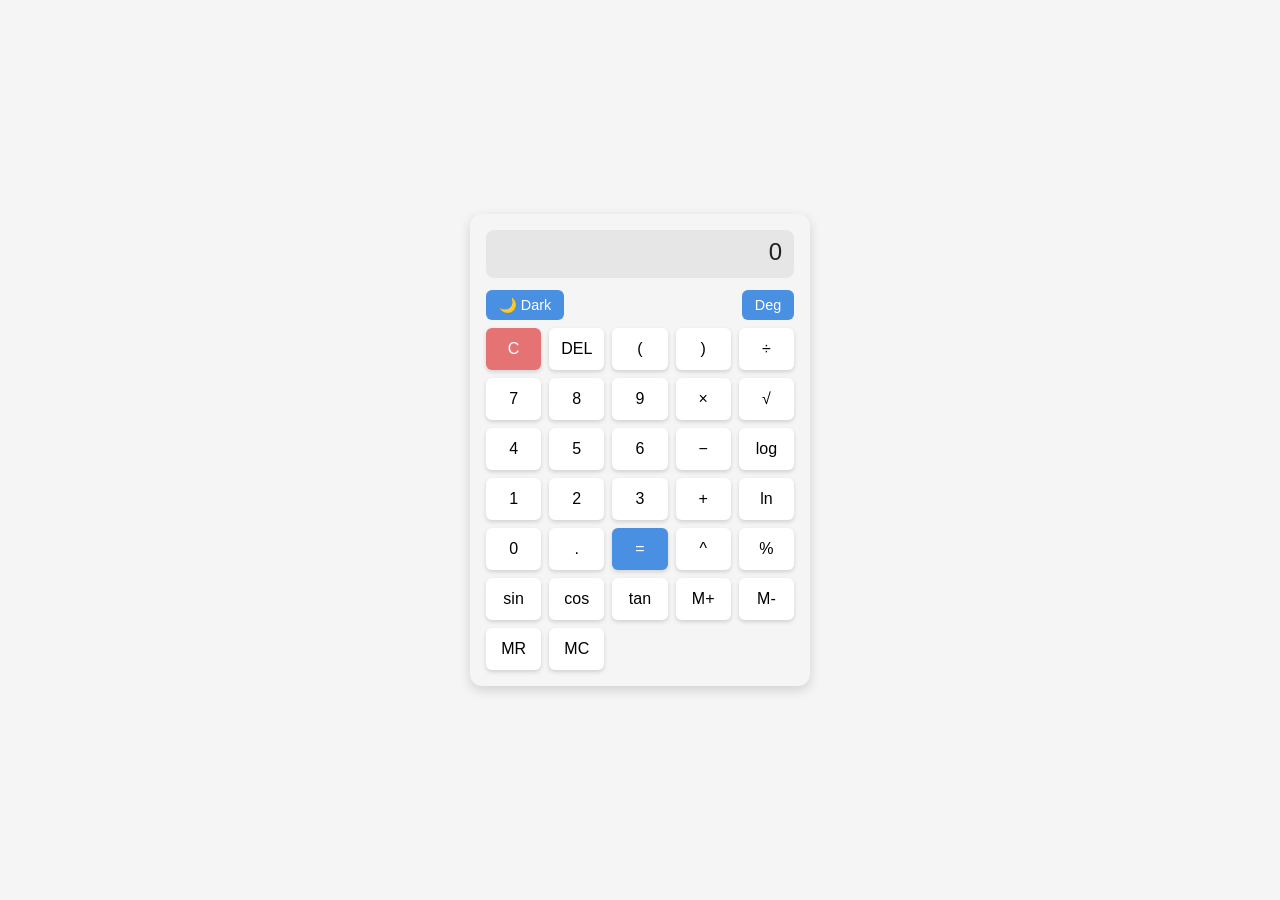
==== commit bcbc19da: "Merge b2062fa7c3ec7e04c580e70191afb1feb95b3eb4 into fc669b7570d45a996ec7b62e3d640274e3afde38" ====
--- a/frontend/index.html
+++ b/frontend/index.html
@@ -1,61 +1,72 @@
 <!DOCTYPE html>
-<html lang="en" data-theme="light">
+<html lang="en">
 <head>
-  <meta charset="UTF-8">
-  <meta http-equiv="X-UA-Compatible" content="IE=edge">
-  <meta name="viewport" content="width=device-width, initial-scale=1.0">
-  <title>Scientific Calculator</title>
-  <link rel="stylesheet" href="style.css">
+  <meta charset="UTF-8" />
+  <meta name="viewport" content="width=device-width, initial-scale=1.0" />
+  <title>Vanilla Scientific Calculator</title>
+  <link rel="stylesheet" href="style.css" />
 </head>
 <body>
-  <main class="calculator" role="application" aria-label="Scientific calculator">
-    <div class="display" id="display" role="status" aria-live="polite" aria-atomic="true">
-      <div class="expression" id="expression" aria-label="Expression"></div>
-      <div class="result" id="result" aria-label="Result"></div>
-    </div>
-    <div class="buttons" role="grid" aria-label="Calculator buttons">
-      <!-- Row 1: Memory & Angle Mode -->
-      <button class="btn mem" data-action="mc" aria-label="Memory clear">MC</button>
-      <button class="btn mem" data-action="mr" aria-label="Memory recall">MR</button>
-      <button class="btn mem" data-action="mplus" aria-label="Memory add">M+</button>
-      <button class="btn mem" data-action="mminus" aria-label="Memory subtract">M-</button>
-      <button class="btn angle" data-action="angle" aria-label="Toggle angle mode">Deg</button>
-      <!-- Row 2: Functions -->
-      <button class="btn func" data-func="sin" aria-label="Sine">sin</button>
-      <button class="btn func" data-func="cos" aria-label="Cosine">cos</button>
-      <button class="btn func" data-func="tan" aria-label="Tangent">tan</button>
-      <button class="btn func" data-func="log" aria-label="Log base 10">log</button>
-      <button class="btn func" data-func="ln" aria-label="Natural Log">ln</button>
-      <!-- Row 3: Operators & Constants -->
-      <button class="btn num" data-num="7" aria-label="Seven">7</button>
-      <button class="btn num" data-num="8" aria-label="Eight">8</button>
-      <button class="btn num" data-num="9" aria-label="Nine">9</button>
-      <button class="btn op" data-op="/" aria-label="Divide">/</button>
-      <button class="btn const" data-const="pi" aria-label="Pi">π</button>
-      <button class="btn num" data-num="4" aria-label="Four">4</button>
-      <button class="btn num" data-num="5" aria-label="Five">5</button>
-      <button class="btn num" data-num="6" aria-label="Six">6</button>
-      <button class="btn op" data-op="*" aria-label="Multiply">*</button>
-      <button class="btn const" data-const="e" aria-label="Euler's number">e</button>
-      <button class="btn num" data-num="1" aria-label="One">1</button>
-      <button class="btn num" data-num="2" aria-label="Two">2</button>
-      <button class="btn num" data-num="3" aria-label="Three">3</button>
-      <button class="btn op" data-op="-" aria-label="Subtract">-</button>
-      <button class="btn op" data-op="%" aria-label="Percent">%</button>
-      <button class="btn num" data-num="0" aria-label="Zero">0</button>
-      <button class="btn num" data-num="." aria-label="Decimal point">.</button>
-      <button class="btn op" data-op="^" aria-label="Exponent">^</button>
-      <button class="btn op" data-op="+" aria-label="Add">+</button>
-      <button class="btn func" data-func="sqrt" aria-label="Square root">√</button>
-      <button class="btn func" data-func="abs" aria-label="Absolute value">|x|</button>
-      <button class="btn func" data-func="fact" aria-label="Factorial">n!</button>
-      <button class="btn op" data-op="(" aria-label="Open parenthesis">(</button>
-      <button class="btn op" data-op=")" aria-label="Close parenthesis">)</button>
-      <button class="btn equal" data-action="equals" aria-label="Equals">=</button>
-      <button class="btn clear" data-action="clear" aria-label="Clear">C</button>
-      <button class="btn back" data-action="back" aria-label="Backspace">←</button>
-    </div>
+  <main class="calculator" aria-label="Scientific calculator">
+    <!-- Display -->
+    <div id="display" class="display" role="textbox" aria-live="polite" aria-label="Calculator display"></div>
+
+    <!-- Controls (theme & angle mode) -->
+    <section class="top-controls">
+      <button id="theme-toggle" class="control-btn" aria-pressed="false">🌙 Dark</button>
+      <button id="angle-toggle" class="control-btn" aria-pressed="false">Deg</button>
+    </section>
+
+    <!-- Buttons Grid -->
+    <section class="buttons" role="grid" aria-label="Calculator keys">
+      <!-- Row 1 -->
+      <button class="btn" data-action="clear" aria-label="Clear" role="gridcell">C</button>
+      <button class="btn" data-action="delete" aria-label="Delete" role="gridcell">DEL</button>
+      <button class="btn" data-action="(" aria-label="Open parenthesis" role="gridcell">(</button>
+      <button class="btn" data-action=")" aria-label="Close parenthesis" role="gridcell">)</button>
+      <button class="btn" data-action="/" aria-label="Divide" role="gridcell">÷</button>
+
+      <!-- Row 2 -->
+      <button class="btn" data-action="7" aria-label="7" role="gridcell">7</button>
+      <button class="btn" data-action="8" aria-label="8" role="gridcell">8</button>
+      <button class="btn" data-action="9" aria-label="9" role="gridcell">9</button>
+      <button class="btn" data-action="*" aria-label="Multiply" role="gridcell">×</button>
+      <button class="btn" data-action="sqrt" aria-label="Square root" role="gridcell">√</button>
+
+      <!-- Row 3 -->
+      <button class="btn" data-action="4" aria-label="4" role="gridcell">4</button>
+      <button class="btn" data-action="5" aria-label="5" role="gridcell">5</button>
+      <button class="btn" data-action="6" aria-label="6" role="gridcell">6</button>
+      <button class="btn" data-action="-" aria-label="Subtract" role="gridcell">−</button>
+      <button class="btn" data-action="log" aria-label="Log base 10" role="gridcell">log</button>
+
+      <!-- Row 4 -->
+      <button class="btn" data-action="1" aria-label="1" role="gridcell">1</button>
+      <button class="btn" data-action="2" aria-label="2" role="gridcell">2</button>
+      <button class="btn" data-action="3" aria-label="3" role="gridcell">3</button>
+      <button class="btn" data-action="+" aria-label="Add" role="gridcell">+</button>
+      <button class="btn" data-action="ln" aria-label="Natural logarithm" role="gridcell">ln</button>
+
+      <!-- Row 5 -->
+      <button class="btn" data-action="0" aria-label="0" role="gridcell">0</button>
+      <button class="btn" data-action="." aria-label="Decimal point" role="gridcell">.</button>
+      <button class="btn" data-action="=" aria-label="Equals" role="gridcell">=</button>
+      <button class="btn" data-action="^" aria-label="Power" role="gridcell">^</button>
+      <button class="btn" data-action="%" aria-label="Modulo" role="gridcell">%</button>
+
+      <!-- Row 6 – Functions -->
+      <button class="btn" data-action="sin" aria-label="Sine" role="gridcell">sin</button>
+      <button class="btn" data-action="cos" aria-label="Cosine" role="gridcell">cos</button>
+      <button class="btn" data-action="tan" aria-label="Tangent" role="gridcell">tan</button>
+      <button class="btn" data-action="M+" aria-label="Memory add" role="gridcell">M+</button>
+      <button class="btn" data-action="M-" aria-label="Memory subtract" role="gridcell">M‑</button>
+
+      <!-- Row 7 – Memory -->
+      <button class="btn" data-action="MR" aria-label="Memory recall" role="gridcell">MR</button>
+      <button class="btn" data-action="MC" aria-label="Memory clear" role="gridcell">MC</button>
+    </section>
   </main>
+
   <script src="script.js"></script>
 </body>
 </html>
--- a/frontend/style.css
+++ b/frontend/style.css
@@ -1,150 +1,138 @@
-/* Reset & Basic styles */
+/*
+  Vanilla Scientific Calculator – CSS
+  Uses CSS custom properties for light/dark theming and responsive layout.
+*/
+
+:root {
+  --bg-light: #f5f5f5;
+  --bg-dark: #1e1e1e;
+  --text-light: #222222;
+  --text-dark: #eeeeee;
+  --primary: #4a90e2;
+  --primary-dark: #357ab8;
+  --button-bg: #ffffff;
+  --button-bg-dark: #2b2b2b;
+  --button-shadow: rgba(0, 0, 0, 0.15);
+}
+
+/* Prefer‑color‑scheme – default to system */
+@media (prefers-color-scheme: dark) {
+  :root {
+    --bg-color: var(--bg-dark);
+    --text-color: var(--text-dark);
+    --button-bg-color: var(--button-bg-dark);
+  }
+}
+
+@media (prefers-color-scheme: light) {
+  :root {
+    --bg-color: var(--bg-light);
+    --text-color: var(--text-light);
+    --button-bg-color: var(--button-bg);
+  }
+}
+
+/* Dark mode override when user toggles */
+body.dark-mode {
+  --bg-color: var(--bg-dark);
+  --text-color: var(--text-dark);
+  --button-bg-color: var(--button-bg-dark);
+}
+
 * {
   box-sizing: border-box;
   margin: 0;
   padding: 0;
 }
+
 body {
-  font-family: Arial, sans-serif;
-  background-color: #f5f5f5;
-  color: #222;
+  font-family: -apple-system, BlinkMacSystemFont, "Segoe UI", Roboto, Helvetica, Arial, sans-serif;
+  background: var(--bg-color);
+  color: var(--text-color);
   display: flex;
+  align-items: center;
   justify-content: center;
-  align-items: center;
-  height: 100vh;
+  min-height: 100vh;
 }
+
 .calculator {
-  background: #fff;
+  background: var(--bg-color);
+  border-radius: 12px;
+  box-shadow: 0 4px 12px var(--button-shadow);
+  width: 340px;
+  max-width: 95vw;
   padding: 1rem;
-  border-radius: 0.5rem;
-  box-shadow: 0 4px 10px rgba(0,0,0,0.1);
-  width: 100%;
-  max-width: 420px;
 }
+
 .display {
-  background: #222;
-  color: #fff;
-  padding: 0.5rem;
-  border-radius: 0.3rem;
-  margin-bottom: 0.5rem;
+  background: #00000010;
+  border-radius: 8px;
   min-height: 3rem;
-  display: flex;
-  flex-direction: column;
-  justify-content: center;
-}
-.expression {
-  font-size: 1.2rem;
+  padding: 0.5rem 0.75rem;
+  font-size: 1.5rem;
   text-align: right;
   overflow-x: auto;
+  word-break: keep-all;
+  margin-bottom: 0.75rem;
 }
-.result {
-  font-size: 1.5rem;
-  font-weight: bold;
-  text-align: right;
+
+.top-controls {
+  display: flex;
+  justify-content: space-between;
+  margin-bottom: 0.5rem;
 }
+
+.control-btn {
+  background: var(--primary);
+  color: #fff;
+  border: none;
+  border-radius: 6px;
+  padding: 0.4rem 0.8rem;
+  font-size: 0.9rem;
+  cursor: pointer;
+}
+
+.control-btn[aria-pressed="true"] {
+  background: var(--primary-dark);
+}
+
 .buttons {
   display: grid;
   grid-template-columns: repeat(5, 1fr);
-  grid-gap: 0.3rem;
+  gap: 0.5rem;
 }
+
 .btn {
-  padding: 0.8rem;
+  background: var(--button-bg-color);
+  border: none;
+  border-radius: 6px;
   font-size: 1rem;
-  border: none;
-  border-radius: 0.3rem;
-  background: #e0e0e0;
+  padding: 0.75rem;
   cursor: pointer;
-  transition: background 0.2s;
+  box-shadow: 0 2px 4px var(--button-shadow);
+  transition: background 0.2s, transform 0.1s;
 }
-.btn:hover {
-  background: #d5d5d5;
+
+.btn:active {
+  transform: translateY(1px);
 }
-.btn:active {
-  background: #c9c9c9;
-}
-.btn.equal {
-  background: #4caf50;
+
+.btn[data-action="="] {
+  background: var(--primary);
   color: #fff;
 }
-.btn.equal:hover {
-  background: #45a044;
-}
-.btn.equal:active {
-  background: #3e8e41;
-}
-.btn.clear {
-  background: #f44336;
+
+.btn[data-action="clear"] {
+  background: #e57373;
   color: #fff;
 }
-.btn.clear:hover {
-  background: #e53935;
-}
-.btn.clear:active {
-  background: #d32f2f;
-}
-.btn.mem {
-  background: #ff9800;
-  color: #fff;
-}
-.btn.mem:hover {
-  background: #fb8c00;
-}
-.btn.mem:active {
-  background: #f57c00;
-}
-.btn.angle {
-  background: #2196f3;
-  color: #fff;
-}
-.btn.angle:hover {
-  background: #1e88e5;
-}
-.btn.angle:active {
-  background: #1976d2;
-}
-/* High Contrast Mode */
-[data-theme="high-contrast"] {
-  background-color: #000;
-  color: #fff;
-}
-[data-theme="high-contrast"] .calculator {
-  background: #000;
-  box-shadow: 0 4px 10px rgba(255,255,255,0.2);
-}
-[data-theme="high-contrast"] .display {
-  background: #fff;
-  color: #000;
-}
-[data-theme="high-contrast"] .btn {
-  background: #000;
-  color: #fff;
-  border: 1px solid #fff;
-}
-[data-theme="high-contrast"] .btn:hover {
-  background: #333;
-}
-[data-theme="high-contrast"] .btn.equal {
-  background: #0f0;
-  color: #000;
-}
-[data-theme="high-contrast"] .btn.clear {
-  background: #f00;
-  color: #000;
-}
-[data-theme="high-contrast"] .btn.mem {
-  background: #ff0;
-  color: #000;
-}
-[data-theme="high-contrast"] .btn.angle {
-  background: #00f;
-  color: #fff;
-}
-@media (max-width: 480px) {
+
+@media (max-width: 400px) {
+  .display {
+    font-size: 1.2rem;
+  }
   .btn {
     padding: 0.6rem;
     font-size: 0.9rem;
   }
-  .display {
-    min-height: 2.5rem;
-  }
 }
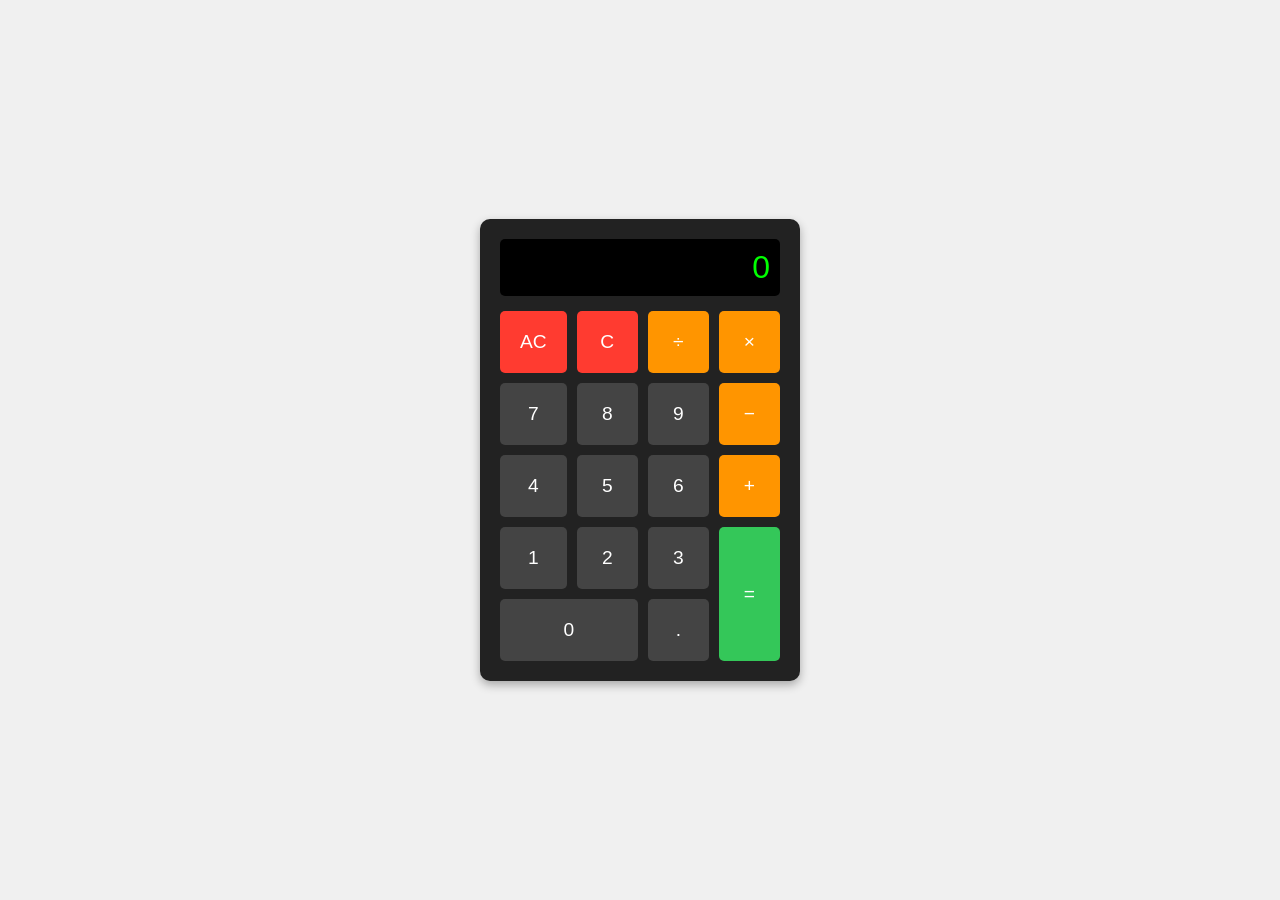
==== commit 1d344817: "Merge 1a63a5caabb031baa73cbf0853e210e0bf606d65 into fc669b7570d45a996ec7b62e3d640274e3afde38" ====
--- a/frontend/index.html
+++ b/frontend/index.html
@@ -2,70 +2,39 @@
 <html lang="en">
 <head>
   <meta charset="UTF-8" />
+  <meta http-equiv="X-UA-Compatible" content="IE=edge" />
   <meta name="viewport" content="width=device-width, initial-scale=1.0" />
-  <title>Vanilla Scientific Calculator</title>
+  <title>Vanilla Calculator</title>
   <link rel="stylesheet" href="style.css" />
 </head>
 <body>
-  <main class="calculator" aria-label="Scientific calculator">
-    <!-- Display -->
-    <div id="display" class="display" role="textbox" aria-live="polite" aria-label="Calculator display"></div>
+  <div class="calculator">
+    <div class="display" id="display">0</div>
+    <div class="keys">
+      <button class="btn clear" data-action="clear">AC</button>
+      <button class="btn clear" data-action="backspace">C</button>
+      <button class="btn operator" data-value="/">÷</button>
+      <button class="btn operator" data-value="*">×</button>
 
-    <!-- Controls (theme & angle mode) -->
-    <section class="top-controls">
-      <button id="theme-toggle" class="control-btn" aria-pressed="false">🌙 Dark</button>
-      <button id="angle-toggle" class="control-btn" aria-pressed="false">Deg</button>
-    </section>
+      <button class="btn" data-value="7">7</button>
+      <button class="btn" data-value="8">8</button>
+      <button class="btn" data-value="9">9</button>
+      <button class="btn operator" data-value="-">−</button>
 
-    <!-- Buttons Grid -->
-    <section class="buttons" role="grid" aria-label="Calculator keys">
-      <!-- Row 1 -->
-      <button class="btn" data-action="clear" aria-label="Clear" role="gridcell">C</button>
-      <button class="btn" data-action="delete" aria-label="Delete" role="gridcell">DEL</button>
-      <button class="btn" data-action="(" aria-label="Open parenthesis" role="gridcell">(</button>
-      <button class="btn" data-action=")" aria-label="Close parenthesis" role="gridcell">)</button>
-      <button class="btn" data-action="/" aria-label="Divide" role="gridcell">÷</button>
+      <button class="btn" data-value="4">4</button>
+      <button class="btn" data-value="5">5</button>
+      <button class="btn" data-value="6">6</button>
+      <button class="btn operator" data-value="+">+</button>
 
-      <!-- Row 2 -->
-      <button class="btn" data-action="7" aria-label="7" role="gridcell">7</button>
-      <button class="btn" data-action="8" aria-label="8" role="gridcell">8</button>
-      <button class="btn" data-action="9" aria-label="9" role="gridcell">9</button>
-      <button class="btn" data-action="*" aria-label="Multiply" role="gridcell">×</button>
-      <button class="btn" data-action="sqrt" aria-label="Square root" role="gridcell">√</button>
+      <button class="btn" data-value="1">1</button>
+      <button class="btn" data-value="2">2</button>
+      <button class="btn" data-value="3">3</button>
+      <button class="btn equal" data-action="evaluate">=</button>
 
-      <!-- Row 3 -->
-      <button class="btn" data-action="4" aria-label="4" role="gridcell">4</button>
-      <button class="btn" data-action="5" aria-label="5" role="gridcell">5</button>
-      <button class="btn" data-action="6" aria-label="6" role="gridcell">6</button>
-      <button class="btn" data-action="-" aria-label="Subtract" role="gridcell">−</button>
-      <button class="btn" data-action="log" aria-label="Log base 10" role="gridcell">log</button>
-
-      <!-- Row 4 -->
-      <button class="btn" data-action="1" aria-label="1" role="gridcell">1</button>
-      <button class="btn" data-action="2" aria-label="2" role="gridcell">2</button>
-      <button class="btn" data-action="3" aria-label="3" role="gridcell">3</button>
-      <button class="btn" data-action="+" aria-label="Add" role="gridcell">+</button>
-      <button class="btn" data-action="ln" aria-label="Natural logarithm" role="gridcell">ln</button>
-
-      <!-- Row 5 -->
-      <button class="btn" data-action="0" aria-label="0" role="gridcell">0</button>
-      <button class="btn" data-action="." aria-label="Decimal point" role="gridcell">.</button>
-      <button class="btn" data-action="=" aria-label="Equals" role="gridcell">=</button>
-      <button class="btn" data-action="^" aria-label="Power" role="gridcell">^</button>
-      <button class="btn" data-action="%" aria-label="Modulo" role="gridcell">%</button>
-
-      <!-- Row 6 – Functions -->
-      <button class="btn" data-action="sin" aria-label="Sine" role="gridcell">sin</button>
-      <button class="btn" data-action="cos" aria-label="Cosine" role="gridcell">cos</button>
-      <button class="btn" data-action="tan" aria-label="Tangent" role="gridcell">tan</button>
-      <button class="btn" data-action="M+" aria-label="Memory add" role="gridcell">M+</button>
-      <button class="btn" data-action="M-" aria-label="Memory subtract" role="gridcell">M‑</button>
-
-      <!-- Row 7 – Memory -->
-      <button class="btn" data-action="MR" aria-label="Memory recall" role="gridcell">MR</button>
-      <button class="btn" data-action="MC" aria-label="Memory clear" role="gridcell">MC</button>
-    </section>
-  </main>
+      <button class="btn" data-value="0" style="grid-column: span 2;">0</button>
+      <button class="btn" data-value=".">.</button>
+    </div>
+  </div>
 
   <script src="script.js"></script>
 </body>
--- a/frontend/style.css
+++ b/frontend/style.css
@@ -1,138 +1,88 @@
-/*
-  Vanilla Scientific Calculator – CSS
-  Uses CSS custom properties for light/dark theming and responsive layout.
-*/
-
-:root {
-  --bg-light: #f5f5f5;
-  --bg-dark: #1e1e1e;
-  --text-light: #222222;
-  --text-dark: #eeeeee;
-  --primary: #4a90e2;
-  --primary-dark: #357ab8;
-  --button-bg: #ffffff;
-  --button-bg-dark: #2b2b2b;
-  --button-shadow: rgba(0, 0, 0, 0.15);
-}
-
-/* Prefer‑color‑scheme – default to system */
-@media (prefers-color-scheme: dark) {
-  :root {
-    --bg-color: var(--bg-dark);
-    --text-color: var(--text-dark);
-    --button-bg-color: var(--button-bg-dark);
-  }
-}
-
-@media (prefers-color-scheme: light) {
-  :root {
-    --bg-color: var(--bg-light);
-    --text-color: var(--text-light);
-    --button-bg-color: var(--button-bg);
-  }
-}
-
-/* Dark mode override when user toggles */
-body.dark-mode {
-  --bg-color: var(--bg-dark);
-  --text-color: var(--text-dark);
-  --button-bg-color: var(--button-bg-dark);
-}
-
+/* Basic reset */
 * {
   box-sizing: border-box;
   margin: 0;
   padding: 0;
 }
 
-body {
-  font-family: -apple-system, BlinkMacSystemFont, "Segoe UI", Roboto, Helvetica, Arial, sans-serif;
-  background: var(--bg-color);
-  color: var(--text-color);
+html, body {
+  height: 100%;
+  font-family: Arial, Helvetica, sans-serif;
+  background: #f0f0f0;
   display: flex;
+  justify-content: center;
   align-items: center;
-  justify-content: center;
-  min-height: 100vh;
 }
 
 .calculator {
-  background: var(--bg-color);
-  border-radius: 12px;
-  box-shadow: 0 4px 12px var(--button-shadow);
-  width: 340px;
-  max-width: 95vw;
-  padding: 1rem;
+  background: #222;
+  padding: 20px;
+  border-radius: 10px;
+  box-shadow: 0 4px 10px rgba(0,0,0,0.3);
+  width: 320px;
 }
 
 .display {
-  background: #00000010;
-  border-radius: 8px;
-  min-height: 3rem;
-  padding: 0.5rem 0.75rem;
-  font-size: 1.5rem;
+  background: #000;
+  color: #0f0;
+  font-size: 2rem;
   text-align: right;
+  padding: 10px;
+  border-radius: 5px;
+  margin-bottom: 15px;
+  min-height: 50px;
   overflow-x: auto;
-  word-break: keep-all;
-  margin-bottom: 0.75rem;
 }
 
-.top-controls {
-  display: flex;
-  justify-content: space-between;
-  margin-bottom: 0.5rem;
-}
-
-.control-btn {
-  background: var(--primary);
-  color: #fff;
-  border: none;
-  border-radius: 6px;
-  padding: 0.4rem 0.8rem;
-  font-size: 0.9rem;
-  cursor: pointer;
-}
-
-.control-btn[aria-pressed="true"] {
-  background: var(--primary-dark);
-}
-
-.buttons {
+.keys {
   display: grid;
-  grid-template-columns: repeat(5, 1fr);
-  gap: 0.5rem;
+  grid-template-columns: repeat(4, 1fr);
+  gap: 10px;
 }
 
 .btn {
-  background: var(--button-bg-color);
+  padding: 20px;
+  font-size: 1.2rem;
   border: none;
-  border-radius: 6px;
-  font-size: 1rem;
-  padding: 0.75rem;
+  border-radius: 5px;
   cursor: pointer;
-  box-shadow: 0 2px 4px var(--button-shadow);
-  transition: background 0.2s, transform 0.1s;
-}
-
-.btn:active {
-  transform: translateY(1px);
-}
-
-.btn[data-action="="] {
-  background: var(--primary);
+  transition: background 0.2s;
+  background: #444;
   color: #fff;
 }
 
-.btn[data-action="clear"] {
-  background: #e57373;
-  color: #fff;
+.btn:hover {
+  background: #555;
 }
 
+.operator {
+  background: #ff9500;
+}
+
+.operator:hover {
+  background: #ffab33;
+}
+
+.equal {
+  background: #34c759;
+  grid-row: span 2;
+}
+
+.equal:hover {
+  background: #4cd964;
+}
+
+.clear {
+  background: #ff3b30;
+}
+
+.clear:hover {
+  background: #ff5c5c;
+}
+
+/* Responsive */
 @media (max-width: 400px) {
-  .display {
-    font-size: 1.2rem;
-  }
-  .btn {
-    padding: 0.6rem;
-    font-size: 0.9rem;
+  .calculator {
+    width: 90%;
   }
 }
